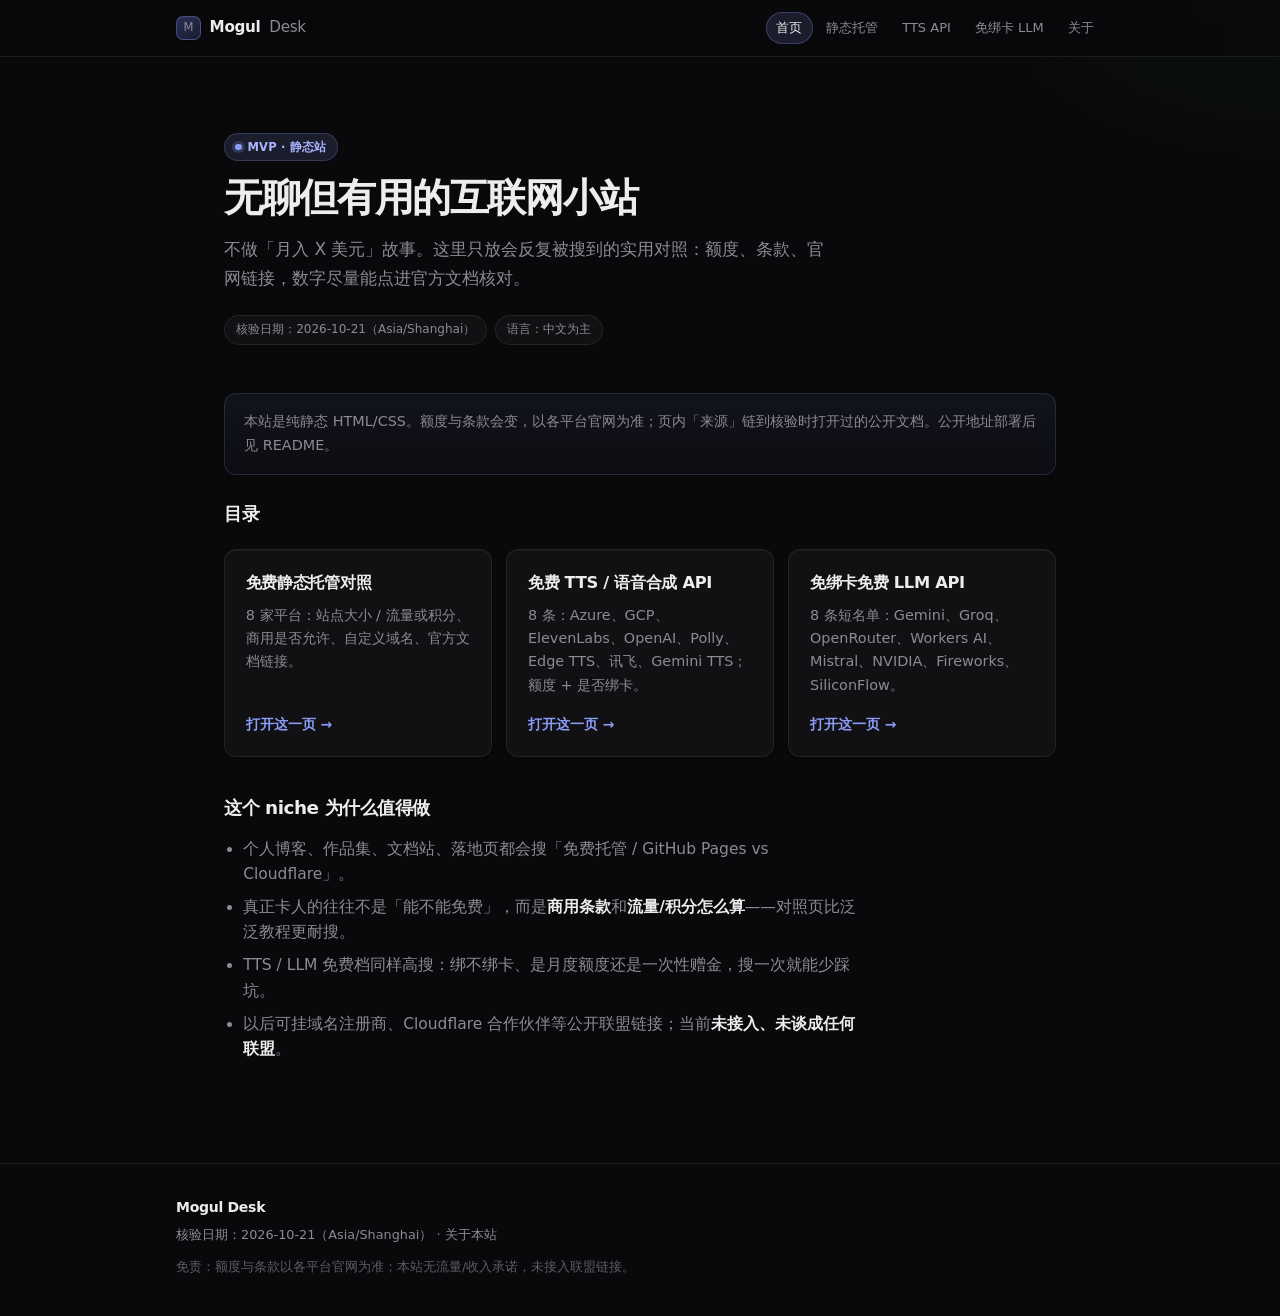
==== index.html @ 21c89bb1 "Polish Mogul Desk into a modern dark docs UI Redesign tokens, typography, nav pills, tables, entry c" ====
<!DOCTYPE html>
<html lang="zh-CN">
<head>
  <meta charset="utf-8" />
  <meta name="viewport" content="width=device-width, initial-scale=1" />
  <title>Mogul Desk · 无聊但有用的互联网小站</title>
  <meta name="description" content="面向个人开发者的实用对照页：免费静态托管、TTS API、免绑卡 LLM API。可核验、可更新。" />
  <meta name="theme-color" content="#09090b" />
  <link rel="icon" href="assets/favicon.svg" type="image/svg+xml" />
  <link rel="stylesheet" href="assets/styles.css" />
  <link rel="canonical" href="https://prettych.github.io/htmlTest/" />
</head>
<body>
  <header class="site">
    <div class="inner">
            <a class="logo" href="index.html"><span class="logo-mark" aria-hidden="true">M</span>Mogul <span>Desk</span></a>
      <nav>
        <a href="index.html" aria-current="page">首页</a>
        <a href="pages/free-static-hosting.html">静态托管</a>
        <a href="pages/free-tts-api.html">TTS API</a>
        <a href="pages/free-llm-api-no-card.html">免绑卡 LLM</a>
        <a href="pages/about.html">关于</a>
      </nav>
    </div>
  </header>

  <main class="wrap">
    <section class="hero">
      <span class="badge">MVP · 静态站</span>
      <h1>无聊但有用的互联网小站</h1>
      <p class="lead">
        不做「月入 X 美元」故事。这里只放会反复被搜到的实用对照：额度、条款、官网链接，数字尽量能点进官方文档核对。
      </p>
      <div class="meta">
        <span>核验日期：2026-10-21（Asia/Shanghai）</span>
        <span>语言：中文为主</span>
      </div>
    </section>

    <div class="note">
      本站是纯静态 HTML/CSS。额度与条款会变，以各平台官网为准；页内「来源」链到核验时打开过的公开文档。公开地址部署后见 README。
    </div>

    <h2>目录</h2>
    <div class="card-grid">
      <article class="card">
        <h3>免费静态托管对照</h3>
        <p>8 家平台：站点大小 / 流量或积分、商用是否允许、自定义域名、官方文档链接。</p>
        <a class="cta" href="pages/free-static-hosting.html">打开这一页</a>
      </article>
      <article class="card">
        <h3>免费 TTS / 语音合成 API</h3>
        <p>8 条：Azure、GCP、ElevenLabs、OpenAI、Polly、Edge TTS、讯飞、Gemini TTS；额度 + 是否绑卡。</p>
        <a class="cta" href="pages/free-tts-api.html">打开这一页</a>
      </article>
      <article class="card">
        <h3>免绑卡免费 LLM API</h3>
        <p>8 条短名单：Gemini、Groq、OpenRouter、Workers AI、Mistral、NVIDIA、Fireworks、SiliconFlow。</p>
        <a class="cta" href="pages/free-llm-api-no-card.html">打开这一页</a>
      </article>
    </div>

    <h2>这个 niche 为什么值得做</h2>
    <ul>
      <li>个人博客、作品集、文档站、落地页都会搜「免费托管 / GitHub Pages vs Cloudflare」。</li>
      <li>真正卡人的往往不是「能不能免费」，而是<strong>商用条款</strong>和<strong>流量/积分怎么算</strong>——对照页比泛泛教程更耐搜。</li>
      <li>TTS / LLM 免费档同样高搜：绑不绑卡、是月度额度还是一次性赠金，搜一次就能少踩坑。</li>
      <li>以后可挂域名注册商、Cloudflare 合作伙伴等公开联盟链接；当前<strong>未接入、未谈成任何联盟</strong>。</li>
    </ul>
  </main>

  <footer class="site">
    <div class="wrap wrap--wide">
      <p class="footer-brand">Mogul Desk</p>
      <p class="footer-meta">核验日期：2026-10-21（Asia/Shanghai） · <a href="pages/about.html">关于本站</a></p>
      <p class="footer-disclaimer">免责：额度与条款以各平台官网为准；本站无流量/收入承诺，未接入联盟链接。</p>
    </div>
  </footer>
</body>
</html>
---- assets/styles.css ----
/* Mogul Desk — dark docs aesthetic (Linear / Vercel–inspired) */

:root {
  --bg: #09090b;
  --bg-glow: #0f1020;
  --surface: #111113;
  --surface-2: #18181b;
  --surface-3: #1c1c1f;
  --text: #ededef;
  --muted: #8b8b93;
  --faint: #5c5c66;
  --accent: #8b9cf7;
  --accent-hover: #a8b4ff;
  --accent-soft: rgba(139, 156, 247, 0.14);
  --accent-ring: rgba(139, 156, 247, 0.45);
  --ok: #34d399;
  --ok-soft: rgba(52, 211, 153, 0.12);
  --warn: #fbbf24;
  --warn-soft: rgba(251, 191, 36, 0.12);
  --bad: #f87171;
  --bad-soft: rgba(248, 113, 113, 0.12);
  --border: rgba(255, 255, 255, 0.08);
  --border-strong: rgba(255, 255, 255, 0.14);
  --shadow-sm: 0 1px 0 rgba(255, 255, 255, 0.04) inset, 0 1px 2px rgba(0, 0, 0, 0.35);
  --shadow-md: 0 0 0 1px var(--border), 0 8px 24px -12px rgba(0, 0, 0, 0.55);
  --radius: 12px;
  --radius-sm: 8px;
  --radius-xs: 6px;
  --header-h: 3.5rem;
  --wrap: 52rem;
  --wrap-wide: 58rem;
  --font: ui-sans-serif, system-ui, -apple-system, "Segoe UI", "PingFang SC",
    "Hiragino Sans GB", "Noto Sans SC", "Microsoft YaHei", sans-serif;
  --mono: ui-monospace, "SF Mono", "Cascadia Code", Menlo, Consolas, monospace;
  --ease: 160ms cubic-bezier(0.2, 0.8, 0.2, 1);
}

*,
*::before,
*::after { box-sizing: border-box; }

html {
  scroll-behavior: smooth;
  color-scheme: dark;
}

body {
  margin: 0;
  min-height: 100vh;
  font-family: var(--font);
  background: var(--bg);
  color: var(--text);
  line-height: 1.65;
  font-size: 15.5px;
  -webkit-font-smoothing: antialiased;
  -moz-osx-font-smoothing: grayscale;
  -webkit-text-size-adjust: 100%;
  text-rendering: optimizeLegibility;
}

/* subtle page wash */
body::before {
  content: "";
  pointer-events: none;
  position: fixed;
  inset: 0;
  z-index: -1;
  background:
    radial-gradient(ellipse 80% 50% at 50% -20%, rgba(139, 156, 247, 0.12), transparent 55%),
    radial-gradient(ellipse 50% 40% at 100% 0%, rgba(52, 211, 153, 0.04), transparent 45%),
    var(--bg);
}

::selection {
  background: rgba(139, 156, 247, 0.35);
  color: #fff;
}

a {
  color: var(--accent);
  text-decoration: none;
  transition: color var(--ease);
}
a:hover { color: var(--accent-hover); }
a:focus-visible {
  outline: 2px solid var(--accent-ring);
  outline-offset: 3px;
  border-radius: 3px;
}

img { max-width: 100%; height: auto; }

.wrap {
  width: min(var(--wrap), calc(100% - 2.5rem));
  margin: 0 auto;
  padding: 2rem 0 4rem;
}

.wrap--wide {
  width: min(var(--wrap-wide), calc(100% - 2.5rem));
}

/* ——— Header ——— */
header.site {
  position: sticky;
  top: 0;
  z-index: 40;
  border-bottom: 1px solid var(--border);
  background: rgba(9, 9, 11, 0.72);
  backdrop-filter: saturate(140%) blur(14px);
  -webkit-backdrop-filter: saturate(140%) blur(14px);
}
header.site .inner {
  width: min(var(--wrap-wide), calc(100% - 2.5rem));
  margin: 0 auto;
  min-height: var(--header-h);
  display: flex;
  align-items: center;
  justify-content: space-between;
  gap: 1rem;
  padding: 0.65rem 0;
  flex-wrap: wrap;
}

.logo {
  display: inline-flex;
  align-items: center;
  gap: 0.55rem;
  font-weight: 650;
  font-size: 0.95rem;
  letter-spacing: -0.02em;
  color: var(--text);
  text-decoration: none;
}
.logo:hover { color: var(--text); }
.logo-mark {
  display: inline-grid;
  place-items: center;
  width: 1.55rem;
  height: 1.55rem;
  border-radius: 7px;
  background: linear-gradient(145deg, #2a2f55 0%, #1a1b2e 100%);
  border: 1px solid rgba(139, 156, 247, 0.35);
  color: var(--accent);
  font-size: 0.72rem;
  font-weight: 700;
  letter-spacing: 0;
  box-shadow: var(--shadow-sm);
}
.logo span { color: var(--muted); font-weight: 500; }

nav {
  display: flex;
  flex-wrap: wrap;
  align-items: center;
  gap: 0.2rem;
}
nav a {
  color: var(--muted);
  font-size: 0.8125rem;
  font-weight: 500;
  padding: 0.35rem 0.65rem;
  border-radius: 999px;
  text-decoration: none;
  transition: color var(--ease), background var(--ease);
}
nav a:hover {
  color: var(--text);
  background: rgba(255, 255, 255, 0.04);
  text-decoration: none;
}
nav a[aria-current="page"] {
  color: var(--text);
  background: var(--accent-soft);
  box-shadow: inset 0 0 0 1px rgba(139, 156, 247, 0.28);
}

/* ——— Hero ——— */
.hero {
  position: relative;
  padding: 2.75rem 0 1.5rem;
}
.hero h1 {
  font-size: clamp(1.75rem, 4.2vw, 2.45rem);
  font-weight: 650;
  letter-spacing: -0.035em;
  line-height: 1.18;
  margin: 0 0 0.9rem;
  max-width: 14em;
}
.hero--page h1 { max-width: 22ch; }
.hero p.lead {
  color: var(--muted);
  font-size: 1.0625rem;
  line-height: 1.7;
  margin: 0 0 1.35rem;
  max-width: 38rem;
}
.hero p.lead strong { color: var(--text); font-weight: 600; }

.meta {
  display: flex;
  flex-wrap: wrap;
  gap: 0.45rem;
}
.meta span,
.chip {
  display: inline-flex;
  align-items: center;
  gap: 0.35rem;
  padding: 0.28rem 0.7rem;
  border-radius: 999px;
  font-size: 0.75rem;
  font-weight: 500;
  color: var(--muted);
  background: var(--surface);
  border: 1px solid var(--border);
}

.badge {
  display: inline-flex;
  align-items: center;
  gap: 0.35rem;
  padding: 0.22rem 0.65rem;
  border-radius: 999px;
  background: var(--accent-soft);
  color: var(--accent-hover);
  font-size: 0.72rem;
  font-weight: 600;
  letter-spacing: 0.02em;
  margin-bottom: 0.85rem;
  border: 1px solid rgba(139, 156, 247, 0.22);
}
.badge::before {
  content: "";
  width: 0.4rem;
  height: 0.4rem;
  border-radius: 50%;
  background: var(--accent);
  box-shadow: 0 0 0 3px rgba(139, 156, 247, 0.2);
}

/* ——— Cards ——— */
.card-grid {
  display: grid;
  grid-template-columns: repeat(auto-fit, minmax(16.5rem, 1fr));
  gap: 0.9rem;
  margin: 1.25rem 0 2rem;
}
.card {
  position: relative;
  display: flex;
  flex-direction: column;
  background: var(--surface);
  border: 1px solid var(--border);
  border-radius: var(--radius);
  padding: 1.25rem 1.3rem 1.2rem;
  box-shadow: var(--shadow-sm);
  transition: border-color var(--ease), transform var(--ease), box-shadow var(--ease), background var(--ease);
}
.card:hover {
  border-color: var(--border-strong);
  background: var(--surface-2);
  transform: translateY(-1px);
  box-shadow: var(--shadow-md);
}
.card h2,
.card h3 {
  margin: 0 0 0.45rem;
  font-size: 1.02rem;
  font-weight: 600;
  letter-spacing: -0.02em;
  color: var(--text);
}
.card p {
  margin: 0;
  color: var(--muted);
  font-size: 0.9rem;
  line-height: 1.6;
  flex: 1;
}
.card a.cta {
  display: inline-flex;
  align-items: center;
  gap: 0.3rem;
  margin-top: 1.05rem;
  font-weight: 600;
  font-size: 0.875rem;
  text-decoration: none;
}
.card a.cta::after {
  content: "→";
  transition: transform var(--ease);
}
.card:hover a.cta::after { transform: translateX(3px); }

/* ——— Note callout ——— */
.note {
  position: relative;
  background: linear-gradient(180deg, rgba(139, 156, 247, 0.07), rgba(139, 156, 247, 0.03));
  border: 1px solid rgba(139, 156, 247, 0.18);
  border-radius: var(--radius);
  padding: 1rem 1.15rem 1rem 1.2rem;
  color: var(--muted);
  font-size: 0.9rem;
  line-height: 1.65;
  margin: 1.5rem 0;
}
.note strong { color: var(--text); font-weight: 600; }
.note ul {
  margin: 0.55rem 0 0;
  padding-left: 1.15rem;
}
.note li + li { margin-top: 0.25rem; }

/* ——— Typography blocks ——— */
h2 {
  font-size: 1.15rem;
  font-weight: 600;
  letter-spacing: -0.025em;
  margin: 2.25rem 0 0.85rem;
  scroll-margin-top: calc(var(--header-h) + 1rem);
  color: var(--text);
}
h2:first-of-type { margin-top: 1.5rem; }

main.wrap > ul,
main.wrap > ol {
  color: var(--muted);
  padding-left: 1.2rem;
  margin: 0.5rem 0 1.25rem;
  max-width: 40rem;
}
main.wrap > ul li + li,
main.wrap > ol li + li { margin-top: 0.45rem; }
main.wrap > ul strong,
main.wrap > ol strong { color: var(--text); }

.prose {
  max-width: 40rem;
  color: var(--muted);
}
.prose strong { color: var(--text); }

/* ——— Tables ——— */
.table-scroll {
  width: 100%;
  overflow-x: auto;
  -webkit-overflow-scrolling: touch;
  margin: 0.85rem 0 1.75rem;
  border-radius: var(--radius);
  border: 1px solid var(--border);
  background: var(--surface);
  box-shadow: var(--shadow-sm);
  /* fade hint on overflow edges */
  background-image:
    linear-gradient(to right, var(--surface), var(--surface)),
    linear-gradient(to right, var(--surface), var(--surface)),
    linear-gradient(to right, rgba(0, 0, 0, 0.35), transparent),
    linear-gradient(to left, rgba(0, 0, 0, 0.35), transparent);
  background-position: left center, right center, left center, right center;
  background-repeat: no-repeat;
  background-size: 2rem 100%, 2rem 100%, 1rem 100%, 1rem 100%;
  background-attachment: local, local, scroll, scroll;
}
.table-scroll:focus { outline: none; }
.table-scroll:focus-visible {
  outline: 2px solid var(--accent-ring);
  outline-offset: 2px;
}

table.compare {
  width: 100%;
  min-width: 36rem;
  border-collapse: separate;
  border-spacing: 0;
  font-size: 0.875rem;
  background: transparent;
}
table.compare th,
table.compare td {
  text-align: left;
  padding: 0.8rem 1rem;
  border-bottom: 1px solid var(--border);
  vertical-align: top;
}
table.compare th {
  position: sticky;
  top: 0;
  z-index: 2;
  background: var(--surface-2);
  color: var(--faint);
  font-weight: 600;
  font-size: 0.72rem;
  text-transform: uppercase;
  letter-spacing: 0.06em;
  white-space: nowrap;
  border-bottom: 1px solid var(--border-strong);
}
table.compare tbody tr:nth-child(even) td {
  background: rgba(255, 255, 255, 0.015);
}
table.compare tbody tr:hover td {
  background: rgba(139, 156, 247, 0.06);
}
table.compare tr:last-child td { border-bottom: none; }
table.compare td:first-child {
  font-weight: 550;
  color: var(--text);
  white-space: nowrap;
}
table.compare td:first-child a {
  color: var(--text);
  text-decoration: none;
  border-bottom: 1px solid transparent;
  transition: border-color var(--ease), color var(--ease);
}
table.compare td:first-child a:hover {
  color: var(--accent-hover);
  border-bottom-color: rgba(168, 180, 255, 0.45);
}

/* status pills */
.pill {
  display: inline-flex;
  align-items: flex-start;
  max-width: 18rem;
  padding: 0.22rem 0.55rem;
  border-radius: 999px;
  font-size: 0.75rem;
  font-weight: 550;
  line-height: 1.45;
  white-space: normal;
  border: 1px solid transparent;
}
.pill-ok {
  color: var(--ok);
  background: var(--ok-soft);
  border-color: rgba(52, 211, 153, 0.22);
}
.pill-warn {
  color: var(--warn);
  background: var(--warn-soft);
  border-color: rgba(251, 191, 36, 0.22);
}
.pill-bad {
  color: var(--bad);
  background: var(--bad-soft);
  border-color: rgba(248, 113, 113, 0.22);
}

/* fallback if a cell still has tag-* without inner pill */
td.tag-ok { color: var(--ok); }
td.tag-warn { color: var(--warn); }
td.tag-bad { color: var(--bad); }

/* ——— Entry cards ——— */
.entry {
  background: var(--surface);
  border: 1px solid var(--border);
  border-radius: var(--radius);
  padding: 1.35rem 1.4rem 1.25rem;
  margin: 1rem 0;
  box-shadow: var(--shadow-sm);
  transition: border-color var(--ease);
  scroll-margin-top: calc(var(--header-h) + 1rem);
}
.entry:hover { border-color: var(--border-strong); }
.entry:target {
  border-color: rgba(139, 156, 247, 0.45);
  box-shadow: 0 0 0 1px rgba(139, 156, 247, 0.25), var(--shadow-md);
}
.entry h3 {
  margin: 0 0 0.4rem;
  font-size: 1.08rem;
  font-weight: 600;
  letter-spacing: -0.02em;
}
.entry .one-liner {
  color: var(--muted);
  margin: 0 0 1rem;
  font-size: 0.925rem;
  line-height: 1.6;
}
.entry dl {
  display: grid;
  grid-template-columns: 6.5rem minmax(0, 1fr);
  gap: 0.55rem 1rem;
  margin: 0;
  font-size: 0.9rem;
  padding-top: 0.15rem;
  border-top: 1px solid var(--border);
}
.entry dt {
  color: var(--faint);
  font-size: 0.78rem;
  font-weight: 600;
  text-transform: uppercase;
  letter-spacing: 0.04em;
  padding-top: 0.15rem;
}
.entry dd {
  margin: 0;
  color: var(--muted);
}
.entry dd strong { color: var(--text); font-weight: 600; }
.entry .sources {
  margin-top: 1rem;
  padding-top: 0.85rem;
  border-top: 1px solid var(--border);
  font-size: 0.8rem;
  color: var(--faint);
  display: flex;
  flex-wrap: wrap;
  align-items: center;
  gap: 0.35rem 0.65rem;
}
.entry .sources a {
  display: inline-flex;
  align-items: center;
  padding: 0.2rem 0.55rem;
  border-radius: 999px;
  background: rgba(255, 255, 255, 0.03);
  border: 1px solid var(--border);
  color: var(--accent);
  font-weight: 500;
  transition: background var(--ease), border-color var(--ease), color var(--ease);
}
.entry .sources a:hover {
  background: var(--accent-soft);
  border-color: rgba(139, 156, 247, 0.3);
  color: var(--accent-hover);
  text-decoration: none;
}

/* ——— Pager ——— */
.pager {
  display: flex;
  flex-wrap: wrap;
  align-items: center;
  gap: 0.65rem 0.35rem;
  margin: 2.25rem 0 0.5rem;
  padding: 1rem 0 0;
  border-top: 1px solid var(--border);
  font-size: 0.875rem;
  color: var(--faint);
}
.pager a {
  display: inline-flex;
  align-items: center;
  padding: 0.4rem 0.75rem;
  border-radius: 999px;
  border: 1px solid var(--border);
  background: var(--surface);
  color: var(--muted);
  font-weight: 500;
  transition: color var(--ease), border-color var(--ease), background var(--ease);
}
.pager a:hover {
  color: var(--text);
  border-color: var(--border-strong);
  background: var(--surface-2);
  text-decoration: none;
}

/* ——— Footer ——— */
footer.site {
  border-top: 1px solid var(--border);
  color: var(--faint);
  font-size: 0.8rem;
  padding: 2rem 0 2.5rem;
  margin-top: 1rem;
}
footer.site .wrap {
  padding-top: 0;
  padding-bottom: 0;
  display: grid;
  gap: 0.35rem;
}
footer.site .footer-brand {
  color: var(--text);
  font-weight: 600;
  font-size: 0.875rem;
  letter-spacing: -0.02em;
  margin: 0;
}
footer.site .footer-meta { margin: 0; color: var(--muted); }
footer.site .footer-disclaimer { margin: 0.35rem 0 0; color: var(--faint); max-width: 40rem; line-height: 1.55; }
footer.site a { color: var(--muted); }
footer.site a:hover { color: var(--accent-hover); }

code, .mono {
  font-family: var(--mono);
  font-size: 0.86em;
  background: rgba(255, 255, 255, 0.05);
  border: 1px solid var(--border);
  padding: 0.1em 0.38em;
  border-radius: 5px;
  color: #d4d4dc;
}

/* ——— Mobile ——— */
@media (max-width: 720px) {
  .wrap,
  header.site .inner,
  .wrap--wide {
    width: calc(100% - 1.5rem);
  }
  .wrap { padding: 1.35rem 0 3rem; }
  .hero { padding: 1.75rem 0 1rem; }
  .hero h1 { max-width: none; }
  nav {
    width: 100%;
    gap: 0.15rem;
  }
  nav a {
    font-size: 0.75rem;
    padding: 0.3rem 0.5rem;
  }
  .entry {
    padding: 1.1rem 1.05rem;
  }
  .entry dl {
    grid-template-columns: 1fr;
    gap: 0.2rem;
  }
  .entry dt {
    margin-top: 0.55rem;
  }
  .entry dt:first-of-type { margin-top: 0.15rem; }
  table.compare { min-width: 32rem; font-size: 0.8125rem; }
  table.compare th,
  table.compare td { padding: 0.7rem 0.75rem; }
  .card-grid { gap: 0.75rem; }
}

@media (max-width: 420px) {
  header.site .inner { gap: 0.5rem; }
  .logo { font-size: 0.9rem; }
}

/* ——— Print ——— */
@media print {
  :root {
    --bg: #fff;
    --surface: #fff;
    --surface-2: #f4f4f5;
    --text: #111;
    --muted: #444;
    --faint: #666;
    --accent: #3730a3;
    --accent-hover: #312e81;
    --border: #ddd;
    --border-strong: #ccc;
    --ok: #047857;
    --warn: #a16207;
    --bad: #b91c1c;
  }
  body { background: #fff; color: #111; font-size: 11pt; }
  body::before { display: none; }
  header.site {
    position: static;
    background: #fff;
    backdrop-filter: none;
    border-bottom: 1px solid #ccc;
  }
  .card, .entry, .note, .table-scroll {
    break-inside: avoid;
    box-shadow: none;
  }
  a { color: #3730a3; text-decoration: underline; }
  nav a[aria-current="page"] {
    background: transparent;
    box-shadow: none;
    text-decoration: underline;
  }
  .badge { border: 1px solid #3730a3; }
  .pager a { border-color: #ccc; }
}
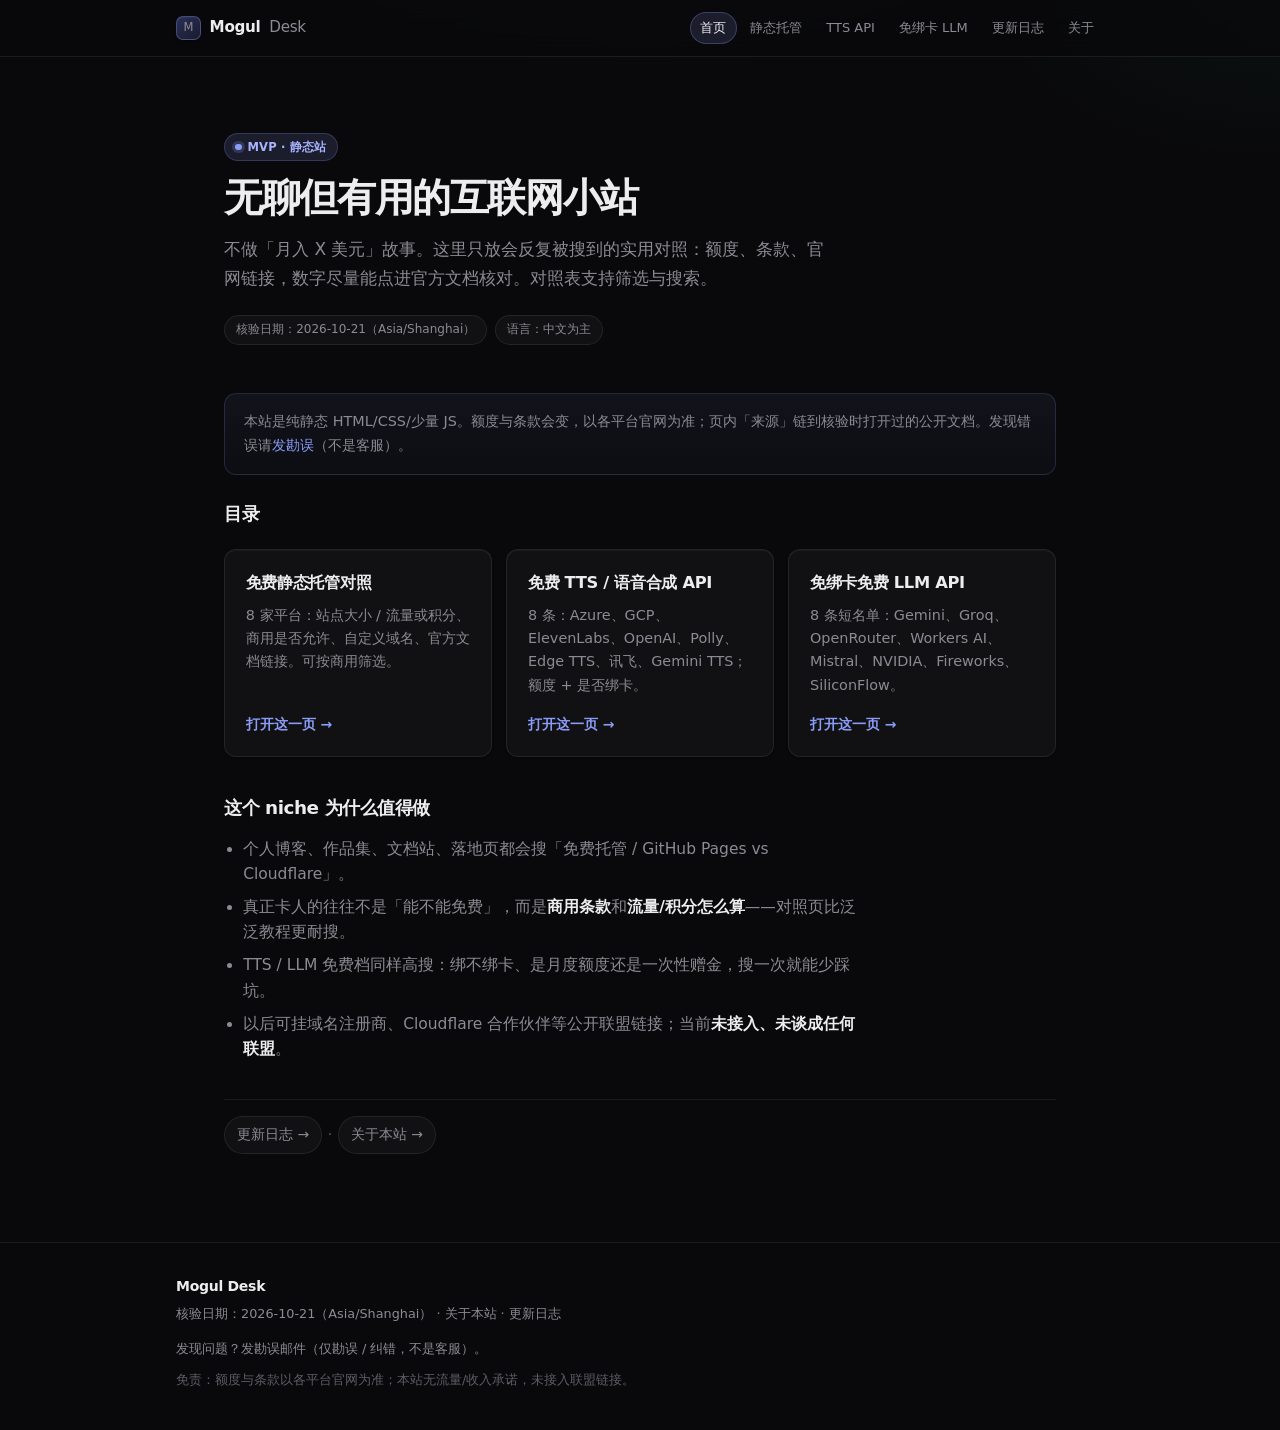
==== commit 0256b815: "feat: enrich Mogul Desk with filters, verified stamps, changelog, SEO - Shared compare-filter.js: st" ====
--- a/index.html
+++ b/index.html
@@ -4,32 +4,54 @@
   <meta charset="utf-8" />
   <meta name="viewport" content="width=device-width, initial-scale=1" />
   <title>Mogul Desk · 无聊但有用的互联网小站</title>
-  <meta name="description" content="面向个人开发者的实用对照页：免费静态托管、TTS API、免绑卡 LLM API。可核验、可更新。" />
+  <meta name="description" content="面向个人开发者的实用对照页：免费静态托管、TTS API、免绑卡 LLM API。可核验、可更新、可筛选。" />
   <meta name="theme-color" content="#09090b" />
   <link rel="icon" href="assets/favicon.svg" type="image/svg+xml" />
+  <meta property="og:title" content="Mogul Desk · 无聊但有用的互联网小站" />
+  <meta property="og:description" content="面向个人开发者的实用对照页：免费静态托管、TTS API、免绑卡 LLM API。可核验、可筛选。" />
+  <meta property="og:type" content="website" />
+  <meta property="og:url" content="https://prettych.github.io/htmlTest/" />
+  <meta property="og:locale" content="zh_CN" />
+  <meta property="og:site_name" content="Mogul Desk" />
+  <meta name="twitter:card" content="summary" />
+  <meta name="twitter:title" content="Mogul Desk · 无聊但有用的互联网小站" />
+  <meta name="twitter:description" content="面向个人开发者的实用对照页：免费静态托管、TTS API、免绑卡 LLM API。可核验、可筛选。" />
   <link rel="stylesheet" href="assets/styles.css" />
   <link rel="canonical" href="https://prettych.github.io/htmlTest/" />
+  <script type="application/ld+json">
+{
+  "@context": "https://schema.org",
+  "@type": "WebSite",
+  "name": "Mogul Desk",
+  "url": "https://prettych.github.io/htmlTest/",
+  "description": "面向个人开发者的实用对照页：免费静态托管、TTS API、免绑卡 LLM API。",
+  "inLanguage": "zh-CN",
+  "dateModified": "2026-10-21"
+}
+  </script>
 </head>
 <body>
+<a class="skip-link" href="#main">跳到正文</a>
   <header class="site">
     <div class="inner">
-            <a class="logo" href="index.html"><span class="logo-mark" aria-hidden="true">M</span>Mogul <span>Desk</span></a>
-      <nav>
+      <a class="logo" href="index.html"><span class="logo-mark" aria-hidden="true">M</span>Mogul <span>Desk</span></a>
+      <nav aria-label="主导航">
         <a href="index.html" aria-current="page">首页</a>
         <a href="pages/free-static-hosting.html">静态托管</a>
         <a href="pages/free-tts-api.html">TTS API</a>
         <a href="pages/free-llm-api-no-card.html">免绑卡 LLM</a>
+        <a href="pages/changelog.html">更新日志</a>
         <a href="pages/about.html">关于</a>
       </nav>
     </div>
   </header>
 
-  <main class="wrap">
+  <main id="main" class="wrap" tabindex="-1">
     <section class="hero">
       <span class="badge">MVP · 静态站</span>
       <h1>无聊但有用的互联网小站</h1>
       <p class="lead">
-        不做「月入 X 美元」故事。这里只放会反复被搜到的实用对照：额度、条款、官网链接，数字尽量能点进官方文档核对。
+        不做「月入 X 美元」故事。这里只放会反复被搜到的实用对照：额度、条款、官网链接，数字尽量能点进官方文档核对。对照表支持筛选与搜索。
       </p>
       <div class="meta">
         <span>核验日期：2026-10-21（Asia/Shanghai）</span>
@@ -38,14 +60,14 @@
     </section>
 
     <div class="note">
-      本站是纯静态 HTML/CSS。额度与条款会变，以各平台官网为准；页内「来源」链到核验时打开过的公开文档。公开地址部署后见 README。
+      本站是纯静态 HTML/CSS/少量 JS。额度与条款会变，以各平台官网为准；页内「来源」链到核验时打开过的公开文档。发现错误请<a href="mailto:chengxixi@mail.grokbot.com?subject=Mogul%20Desk%20%E5%8B%98%E8%AF%AF&body=%E9%A1%B5%E9%9D%A2%EF%BC%9A%0A%E9%97%AE%E9%A2%98%EF%BC%9A%0A%E5%BB%BA%E8%AE%AE%EF%BC%9A">发勘误</a>（不是客服）。
     </div>
 
     <h2>目录</h2>
     <div class="card-grid">
       <article class="card">
         <h3>免费静态托管对照</h3>
-        <p>8 家平台：站点大小 / 流量或积分、商用是否允许、自定义域名、官方文档链接。</p>
+        <p>8 家平台：站点大小 / 流量或积分、商用是否允许、自定义域名、官方文档链接。可按商用筛选。</p>
         <a class="cta" href="pages/free-static-hosting.html">打开这一页</a>
       </article>
       <article class="card">
@@ -67,12 +89,15 @@
       <li>TTS / LLM 免费档同样高搜：绑不绑卡、是月度额度还是一次性赠金，搜一次就能少踩坑。</li>
       <li>以后可挂域名注册商、Cloudflare 合作伙伴等公开联盟链接；当前<strong>未接入、未谈成任何联盟</strong>。</li>
     </ul>
+
+    <p class="pager"><a href="pages/changelog.html">更新日志 →</a> · <a href="pages/about.html">关于本站 →</a></p>
   </main>
 
   <footer class="site">
     <div class="wrap wrap--wide">
       <p class="footer-brand">Mogul Desk</p>
-      <p class="footer-meta">核验日期：2026-10-21（Asia/Shanghai） · <a href="pages/about.html">关于本站</a></p>
+      <p class="footer-meta">核验日期：2026-10-21（Asia/Shanghai） · <a href="pages/about.html">关于本站</a> · <a href="pages/changelog.html">更新日志</a></p>
+      <p class="footer-errata">发现问题？<a href="mailto:chengxixi@mail.grokbot.com?subject=Mogul%20Desk%20%E5%8B%98%E8%AF%AF&body=%E9%A1%B5%E9%9D%A2%EF%BC%9A%0A%E9%97%AE%E9%A2%98%EF%BC%9A%0A%E5%BB%BA%E8%AE%AE%EF%BC%9A">发勘误邮件</a>（仅勘误 / 纠错，不是客服）。</p>
       <p class="footer-disclaimer">免责：额度与条款以各平台官网为准；本站无流量/收入承诺，未接入联盟链接。</p>
     </div>
   </footer>
--- a/assets/styles.css
+++ b/assets/styles.css
@@ -677,3 +677,255 @@
   .badge { border: 1px solid #3730a3; }
   .pager a { border-color: #ccc; }
 }
+
+/* ——— Skip link ——— */
+.skip-link {
+  position: absolute;
+  left: 0.75rem;
+  top: 0.75rem;
+  z-index: 100;
+  padding: 0.45rem 0.85rem;
+  border-radius: var(--radius-sm);
+  background: var(--accent);
+  color: #0a0a12;
+  font-weight: 600;
+  font-size: 0.8125rem;
+  transform: translateY(-160%);
+  transition: transform var(--ease);
+}
+.skip-link:focus {
+  transform: translateY(0);
+  outline: 2px solid #fff;
+  outline-offset: 2px;
+  color: #0a0a12;
+}
+
+/* ——— Filter bar ——— */
+.filter-bar {
+  display: grid;
+  gap: 0.85rem;
+  margin: 0.75rem 0 1rem;
+  padding: 1rem 1.1rem;
+  background: var(--surface);
+  border: 1px solid var(--border);
+  border-radius: var(--radius);
+  box-shadow: var(--shadow-sm);
+}
+.filter-bar-top {
+  display: flex;
+  flex-wrap: wrap;
+  align-items: center;
+  gap: 0.65rem 1rem;
+  justify-content: space-between;
+}
+.filter-search {
+  display: flex;
+  flex-wrap: wrap;
+  align-items: center;
+  gap: 0.45rem;
+  flex: 1 1 14rem;
+  min-width: 0;
+}
+.filter-search label {
+  font-size: 0.75rem;
+  font-weight: 600;
+  color: var(--faint);
+  text-transform: uppercase;
+  letter-spacing: 0.04em;
+}
+.filter-search input[type="search"] {
+  flex: 1 1 12rem;
+  min-width: 0;
+  appearance: none;
+  -webkit-appearance: none;
+  background: var(--bg);
+  border: 1px solid var(--border);
+  border-radius: var(--radius-sm);
+  color: var(--text);
+  padding: 0.5rem 0.75rem;
+  font: inherit;
+  font-size: 0.875rem;
+  transition: border-color var(--ease), box-shadow var(--ease);
+}
+.filter-search input[type="search"]::placeholder { color: var(--faint); }
+.filter-search input[type="search"]:focus {
+  outline: none;
+  border-color: rgba(139, 156, 247, 0.55);
+  box-shadow: 0 0 0 3px rgba(139, 156, 247, 0.18);
+}
+.filter-meta {
+  display: flex;
+  align-items: center;
+  gap: 0.55rem;
+  font-size: 0.8rem;
+  color: var(--muted);
+}
+.filter-clear {
+  appearance: none;
+  background: transparent;
+  border: 1px solid var(--border);
+  color: var(--muted);
+  border-radius: 999px;
+  padding: 0.28rem 0.7rem;
+  font: inherit;
+  font-size: 0.75rem;
+  font-weight: 500;
+  cursor: pointer;
+  transition: color var(--ease), border-color var(--ease), background var(--ease);
+}
+.filter-clear:hover {
+  color: var(--text);
+  border-color: var(--border-strong);
+  background: rgba(255, 255, 255, 0.04);
+}
+.filter-groups {
+  display: flex;
+  flex-direction: column;
+  gap: 0.65rem;
+}
+.filter-group {
+  display: flex;
+  flex-wrap: wrap;
+  align-items: center;
+  gap: 0.4rem;
+}
+.filter-group-label {
+  font-size: 0.72rem;
+  font-weight: 600;
+  color: var(--faint);
+  text-transform: uppercase;
+  letter-spacing: 0.04em;
+  margin-right: 0.25rem;
+  min-width: 3.5rem;
+}
+.filter-chip {
+  appearance: none;
+  background: rgba(255, 255, 255, 0.03);
+  border: 1px solid var(--border);
+  color: var(--muted);
+  border-radius: 999px;
+  padding: 0.3rem 0.7rem;
+  font: inherit;
+  font-size: 0.78rem;
+  font-weight: 500;
+  cursor: pointer;
+  transition: color var(--ease), border-color var(--ease), background var(--ease);
+}
+.filter-chip:hover {
+  color: var(--text);
+  border-color: var(--border-strong);
+}
+.filter-chip.is-active {
+  color: var(--text);
+  background: var(--accent-soft);
+  border-color: rgba(139, 156, 247, 0.35);
+  box-shadow: inset 0 0 0 1px rgba(139, 156, 247, 0.15);
+}
+.filter-chip:focus-visible {
+  outline: 2px solid var(--accent-ring);
+  outline-offset: 2px;
+}
+.filter-empty {
+  margin: 0;
+  padding: 0.65rem 0.85rem;
+  border-radius: var(--radius-sm);
+  background: var(--warn-soft);
+  border: 1px solid rgba(251, 191, 36, 0.22);
+  color: var(--warn);
+  font-size: 0.875rem;
+}
+.filter-empty[hidden] { display: none !important; }
+
+table.compare tbody tr[hidden],
+article.entry[hidden] {
+  display: none !important;
+}
+
+/* ——— Verified stamp ——— */
+.verified {
+  display: inline-flex;
+  align-items: center;
+  gap: 0.3rem;
+  font-size: 0.72rem;
+  font-weight: 500;
+  color: var(--faint);
+  font-variant-numeric: tabular-nums;
+}
+.entry-head {
+  display: flex;
+  flex-wrap: wrap;
+  align-items: baseline;
+  justify-content: space-between;
+  gap: 0.35rem 1rem;
+  margin-bottom: 0.35rem;
+}
+.entry-head h3 { margin: 0; }
+.table-verified {
+  display: block;
+  margin-top: 0.35rem;
+  font-size: 0.68rem;
+  color: var(--faint);
+  font-weight: 500;
+}
+
+/* ——— Changelog ——— */
+.changelog {
+  list-style: none;
+  margin: 0;
+  padding: 0;
+  max-width: 42rem;
+}
+.changelog li {
+  position: relative;
+  padding: 1.1rem 0 1.1rem 1.15rem;
+  border-left: 2px solid var(--border);
+}
+.changelog li + li { margin-top: 0; }
+.changelog li::before {
+  content: "";
+  position: absolute;
+  left: -0.35rem;
+  top: 1.35rem;
+  width: 0.55rem;
+  height: 0.55rem;
+  border-radius: 50%;
+  background: var(--accent);
+  box-shadow: 0 0 0 3px rgba(139, 156, 247, 0.2);
+}
+.changelog time {
+  display: block;
+  font-size: 0.75rem;
+  font-weight: 600;
+  color: var(--accent-hover);
+  letter-spacing: 0.02em;
+  margin-bottom: 0.35rem;
+  font-variant-numeric: tabular-nums;
+}
+.changelog h3 {
+  margin: 0 0 0.35rem;
+  font-size: 1rem;
+  font-weight: 600;
+  letter-spacing: -0.02em;
+}
+.changelog p {
+  margin: 0;
+  color: var(--muted);
+  font-size: 0.9rem;
+}
+.changelog ul {
+  margin: 0.45rem 0 0;
+  padding-left: 1.15rem;
+  color: var(--muted);
+  font-size: 0.875rem;
+}
+.changelog li li { border: none; padding: 0; }
+.changelog li li::before { display: none; }
+.changelog li li + li { margin-top: 0.25rem; }
+
+/* ——— Errata note ——— */
+.footer-errata {
+  margin: 0.5rem 0 0;
+  color: var(--muted);
+  font-size: 0.8rem;
+}
+.footer-errata a { color: var(--accent); }
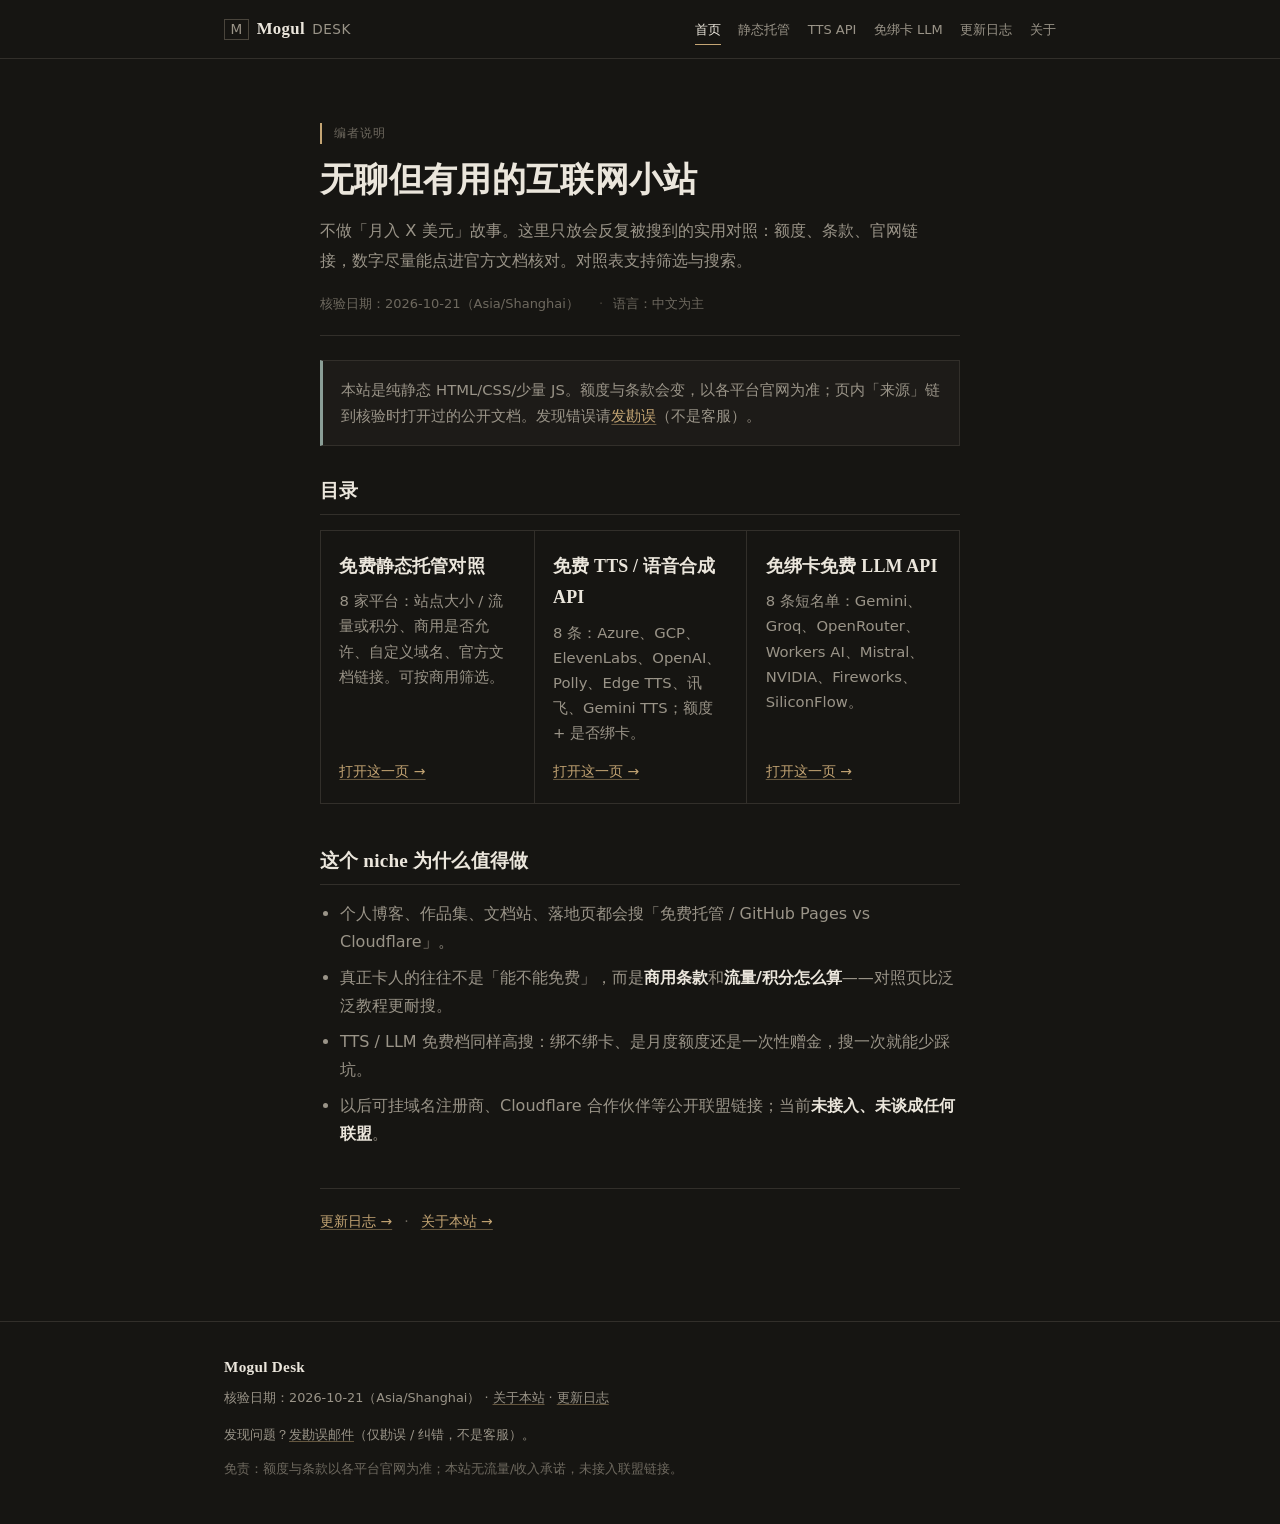
==== commit 9fb6302c: "style: de-AI editorial ink desk redesign Replace glass/purple SaaS chrome with warm-ink magazine lay" ====
--- a/index.html
+++ b/index.html
@@ -5,7 +5,7 @@
   <meta name="viewport" content="width=device-width, initial-scale=1" />
   <title>Mogul Desk · 无聊但有用的互联网小站</title>
   <meta name="description" content="面向个人开发者的实用对照页：免费静态托管、TTS API、免绑卡 LLM API。可核验、可更新、可筛选。" />
-  <meta name="theme-color" content="#09090b" />
+  <meta name="theme-color" content="#161512" />
   <link rel="icon" href="assets/favicon.svg" type="image/svg+xml" />
   <meta property="og:title" content="Mogul Desk · 无聊但有用的互联网小站" />
   <meta property="og:description" content="面向个人开发者的实用对照页：免费静态托管、TTS API、免绑卡 LLM API。可核验、可筛选。" />
@@ -48,7 +48,7 @@
 
   <main id="main" class="wrap" tabindex="-1">
     <section class="hero">
-      <span class="badge">MVP · 静态站</span>
+      <span class="badge">编者说明</span>
       <h1>无聊但有用的互联网小站</h1>
       <p class="lead">
         不做「月入 X 美元」故事。这里只放会反复被搜到的实用对照：额度、条款、官网链接，数字尽量能点进官方文档核对。对照表支持筛选与搜索。
--- a/assets/styles.css
+++ b/assets/styles.css
@@ -1,38 +1,28 @@
-/* Mogul Desk — dark docs aesthetic (Linear / Vercel–inspired) */
+/* Mogul Desk — editorial / ink desk (human-edited magazine, not SaaS landing) */
 
 :root {
-  --bg: #09090b;
-  --bg-glow: #0f1020;
-  --surface: #111113;
-  --surface-2: #18181b;
-  --surface-3: #1c1c1f;
-  --text: #ededef;
-  --muted: #8b8b93;
-  --faint: #5c5c66;
-  --accent: #8b9cf7;
-  --accent-hover: #a8b4ff;
-  --accent-soft: rgba(139, 156, 247, 0.14);
-  --accent-ring: rgba(139, 156, 247, 0.45);
-  --ok: #34d399;
-  --ok-soft: rgba(52, 211, 153, 0.12);
-  --warn: #fbbf24;
-  --warn-soft: rgba(251, 191, 36, 0.12);
-  --bad: #f87171;
-  --bad-soft: rgba(248, 113, 113, 0.12);
-  --border: rgba(255, 255, 255, 0.08);
-  --border-strong: rgba(255, 255, 255, 0.14);
-  --shadow-sm: 0 1px 0 rgba(255, 255, 255, 0.04) inset, 0 1px 2px rgba(0, 0, 0, 0.35);
-  --shadow-md: 0 0 0 1px var(--border), 0 8px 24px -12px rgba(0, 0, 0, 0.55);
-  --radius: 12px;
-  --radius-sm: 8px;
-  --radius-xs: 6px;
-  --header-h: 3.5rem;
-  --wrap: 52rem;
-  --wrap-wide: 58rem;
-  --font: ui-sans-serif, system-ui, -apple-system, "Segoe UI", "PingFang SC",
-    "Hiragino Sans GB", "Noto Sans SC", "Microsoft YaHei", sans-serif;
+  --bg: #161512;
+  --surface: #1d1b18;
+  --surface-2: #24221e;
+  --text: #ebe6dc;
+  --muted: #9a9488;
+  --faint: #6e695f;
+  --accent: #c4a574;          /* warm brass — links, not neon */
+  --accent-hover: #d4b888;
+  --ink: #8a9e96;             /* muted ink teal for secondary marks */
+  --ok: #8faf8a;
+  --warn: #c9a66b;
+  --bad: #c4847a;
+  --border: #322f2a;
+  --border-strong: #4a453c;
+  --header-h: 3.25rem;
+  --wrap: 40rem;
+  --wrap-wide: 52rem;
+  --serif: "Songti SC", "Songti TC", "Noto Serif SC", "Source Han Serif SC",
+    "STSong", "SimSun", "Georgia", "Times New Roman", serif;
+  --sans: system-ui, -apple-system, "Segoe UI", "PingFang SC", "Hiragino Sans GB",
+    "Noto Sans SC", "Microsoft YaHei", sans-serif;
   --mono: ui-monospace, "SF Mono", "Cascadia Code", Menlo, Consolas, monospace;
-  --ease: 160ms cubic-bezier(0.2, 0.8, 0.2, 1);
 }
 
 *,
@@ -40,52 +30,42 @@
 *::after { box-sizing: border-box; }
 
 html {
-  scroll-behavior: smooth;
   color-scheme: dark;
 }
 
 body {
   margin: 0;
   min-height: 100vh;
-  font-family: var(--font);
+  font-family: var(--sans);
   background: var(--bg);
   color: var(--text);
-  line-height: 1.65;
-  font-size: 15.5px;
+  line-height: 1.75;
+  font-size: 16px;
   -webkit-font-smoothing: antialiased;
   -moz-osx-font-smoothing: grayscale;
   -webkit-text-size-adjust: 100%;
   text-rendering: optimizeLegibility;
 }
 
-/* subtle page wash */
-body::before {
-  content: "";
-  pointer-events: none;
-  position: fixed;
-  inset: 0;
-  z-index: -1;
-  background:
-    radial-gradient(ellipse 80% 50% at 50% -20%, rgba(139, 156, 247, 0.12), transparent 55%),
-    radial-gradient(ellipse 50% 40% at 100% 0%, rgba(52, 211, 153, 0.04), transparent 45%),
-    var(--bg);
-}
-
 ::selection {
-  background: rgba(139, 156, 247, 0.35);
+  background: rgba(196, 165, 116, 0.35);
   color: #fff;
 }
 
 a {
   color: var(--accent);
-  text-decoration: none;
-  transition: color var(--ease);
-}
-a:hover { color: var(--accent-hover); }
+  text-decoration: underline;
+  text-decoration-thickness: 1px;
+  text-underline-offset: 0.18em;
+  text-decoration-color: rgba(196, 165, 116, 0.45);
+}
+a:hover {
+  color: var(--accent-hover);
+  text-decoration-color: var(--accent-hover);
+}
 a:focus-visible {
-  outline: 2px solid var(--accent-ring);
+  outline: 1px solid var(--accent);
   outline-offset: 3px;
-  border-radius: 3px;
 }
 
 img { max-width: 100%; height: auto; }
@@ -100,100 +80,116 @@
   width: min(var(--wrap-wide), calc(100% - 2.5rem));
 }
 
-/* ——— Header ——— */
+/* ——— Header: solid bar, no glass ——— */
 header.site {
   position: sticky;
   top: 0;
   z-index: 40;
   border-bottom: 1px solid var(--border);
-  background: rgba(9, 9, 11, 0.72);
-  backdrop-filter: saturate(140%) blur(14px);
-  -webkit-backdrop-filter: saturate(140%) blur(14px);
-}
+  background: var(--bg);
+}
+
 header.site .inner {
   width: min(var(--wrap-wide), calc(100% - 2.5rem));
   margin: 0 auto;
   min-height: var(--header-h);
   display: flex;
-  align-items: center;
+  align-items: baseline;
   justify-content: space-between;
-  gap: 1rem;
-  padding: 0.65rem 0;
+  gap: 1.25rem;
+  padding: 0.85rem 0;
   flex-wrap: wrap;
 }
 
 .logo {
   display: inline-flex;
-  align-items: center;
-  gap: 0.55rem;
-  font-weight: 650;
-  font-size: 0.95rem;
-  letter-spacing: -0.02em;
+  align-items: baseline;
+  gap: 0.45rem;
+  font-family: var(--serif);
+  font-weight: 600;
+  font-size: 1.05rem;
+  letter-spacing: 0.02em;
   color: var(--text);
   text-decoration: none;
 }
-.logo:hover { color: var(--text); }
+.logo:hover {
+  color: var(--text);
+  text-decoration: none;
+}
 .logo-mark {
-  display: inline-grid;
-  place-items: center;
-  width: 1.55rem;
-  height: 1.55rem;
-  border-radius: 7px;
-  background: linear-gradient(145deg, #2a2f55 0%, #1a1b2e 100%);
-  border: 1px solid rgba(139, 156, 247, 0.35);
+  display: inline-block;
+  font-family: var(--serif);
+  font-size: 0.85rem;
+  font-weight: 700;
   color: var(--accent);
-  font-size: 0.72rem;
-  font-weight: 700;
-  letter-spacing: 0;
-  box-shadow: var(--shadow-sm);
-}
-.logo span { color: var(--muted); font-weight: 500; }
-
+  border: 1px solid var(--border-strong);
+  padding: 0.05rem 0.35rem;
+  line-height: 1.3;
+  background: transparent;
+  border-radius: 0;
+  box-shadow: none;
+}
+.logo span {
+  color: var(--muted);
+  font-weight: 500;
+  font-family: var(--sans);
+  font-size: 0.85rem;
+  letter-spacing: 0.04em;
+  text-transform: uppercase;
+}
+
+/* plain text nav — underline current */
 nav {
   display: flex;
   flex-wrap: wrap;
   align-items: center;
-  gap: 0.2rem;
+  gap: 0.15rem 1.1rem;
 }
 nav a {
   color: var(--muted);
   font-size: 0.8125rem;
+  font-weight: 400;
+  padding: 0.15rem 0;
+  text-decoration: none;
+  border-bottom: 1px solid transparent;
+  border-radius: 0;
+  background: none;
+}
+nav a:hover {
+  color: var(--text);
+  background: none;
+  text-decoration: none;
+  border-bottom-color: var(--border-strong);
+}
+nav a[aria-current="page"] {
+  color: var(--text);
+  background: none;
+  box-shadow: none;
+  border-bottom-color: var(--accent);
   font-weight: 500;
-  padding: 0.35rem 0.65rem;
-  border-radius: 999px;
-  text-decoration: none;
-  transition: color var(--ease), background var(--ease);
-}
-nav a:hover {
-  color: var(--text);
-  background: rgba(255, 255, 255, 0.04);
-  text-decoration: none;
-}
-nav a[aria-current="page"] {
-  color: var(--text);
-  background: var(--accent-soft);
-  box-shadow: inset 0 0 0 1px rgba(139, 156, 247, 0.28);
 }
 
 /* ——— Hero ——— */
 .hero {
-  position: relative;
-  padding: 2.75rem 0 1.5rem;
+  padding: 2rem 0 1.25rem;
+  border-bottom: 1px solid var(--border);
+  margin-bottom: 0.5rem;
 }
 .hero h1 {
-  font-size: clamp(1.75rem, 4.2vw, 2.45rem);
-  font-weight: 650;
-  letter-spacing: -0.035em;
-  line-height: 1.18;
-  margin: 0 0 0.9rem;
-  max-width: 14em;
+  font-family: var(--serif);
+  font-size: clamp(1.65rem, 4vw, 2.15rem);
+  font-weight: 600;
+  letter-spacing: 0.01em;
+  line-height: 1.35;
+  margin: 0 0 0.85rem;
+  max-width: 18em;
 }
 .hero--page h1 { max-width: 22ch; }
 .hero p.lead {
   color: var(--muted);
-  font-size: 1.0625rem;
-  line-height: 1.7;
-  margin: 0 0 1.35rem;
+  font-size: 1.02rem;
+  line-height: 1.8;
+  margin: 0 0 1.1rem;
   max-width: 38rem;
 }
 .hero p.lead strong { color: var(--text); font-weight: 600; }
@@ -201,109 +197,136 @@
 .meta {
   display: flex;
   flex-wrap: wrap;
-  gap: 0.45rem;
+  gap: 0.75rem 1.25rem;
+  font-size: 0.8125rem;
+  color: var(--faint);
+  font-variant-numeric: tabular-nums;
 }
 .meta span,
 .chip {
-  display: inline-flex;
-  align-items: center;
-  gap: 0.35rem;
-  padding: 0.28rem 0.7rem;
-  border-radius: 999px;
+  display: inline;
+  padding: 0;
+  border: none;
+  border-radius: 0;
+  background: none;
+  color: var(--faint);
+  font-size: inherit;
+  font-weight: 400;
+}
+.meta span::before {
+  content: "·";
+  margin-right: 0.65rem;
+  color: var(--border-strong);
+}
+.meta span:first-child::before { content: none; margin: 0; }
+
+/* badge → 编者按 label */
+.badge {
+  display: block;
+  width: fit-content;
+  margin: 0 0 0.75rem;
+  padding: 0 0 0 0.75rem;
+  border: none;
+  border-left: 2px solid var(--accent);
+  border-radius: 0;
+  background: none;
+  color: var(--faint);
   font-size: 0.75rem;
   font-weight: 500;
-  color: var(--muted);
+  letter-spacing: 0.08em;
+  text-transform: uppercase;
+}
+.badge::before { display: none; content: none; }
+
+/* ——— Cards: divider / left rule, no float ——— */
+.card-grid {
+  display: grid;
+  grid-template-columns: 1fr;
+  gap: 0;
+  margin: 0.5rem 0 2rem;
+  border-top: 1px solid var(--border);
+}
+.card {
+  position: relative;
+  display: flex;
+  flex-direction: column;
+  background: transparent;
+  border: none;
+  border-bottom: 1px solid var(--border);
+  border-radius: 0;
+  padding: 1.35rem 0 1.35rem 1rem;
+  border-left: 2px solid transparent;
+  box-shadow: none;
+  transition: none;
+}
+.card:hover {
+  border-left-color: var(--accent);
+  background: transparent;
+  transform: none;
+  box-shadow: none;
+}
+.card h2,
+.card h3 {
+  margin: 0 0 0.4rem;
+  font-family: var(--serif);
+  font-size: 1.12rem;
+  font-weight: 600;
+  letter-spacing: 0.01em;
+  color: var(--text);
+}
+.card p {
+  margin: 0;
+  color: var(--muted);
+  font-size: 0.925rem;
+  line-height: 1.7;
+  flex: 1;
+}
+.card a.cta {
+  display: inline;
+  margin-top: 0.85rem;
+  font-weight: 500;
+  font-size: 0.875rem;
+  width: fit-content;
+}
+.card a.cta::after {
+  content: " →";
+  transition: none;
+}
+.card:hover a.cta::after { transform: none; }
+
+@media (min-width: 640px) {
+  .card-grid {
+    grid-template-columns: repeat(3, 1fr);
+    gap: 0;
+    border: 1px solid var(--border);
+  }
+  .card {
+    padding: 1.25rem 1.15rem;
+    border-bottom: none;
+    border-left: 1px solid var(--border);
+    border-right: none;
+  }
+  .card:first-child { border-left: none; }
+  .card:hover {
+    border-left-color: var(--border);
+    box-shadow: inset 3px 0 0 var(--accent);
+  }
+  .card:first-child:hover {
+    box-shadow: inset 3px 0 0 var(--accent);
+  }
+}
+
+/* ——— Note / 编者按 callout ——— */
+.note {
+  position: relative;
   background: var(--surface);
   border: 1px solid var(--border);
-}
-
-.badge {
-  display: inline-flex;
-  align-items: center;
-  gap: 0.35rem;
-  padding: 0.22rem 0.65rem;
-  border-radius: 999px;
-  background: var(--accent-soft);
-  color: var(--accent-hover);
-  font-size: 0.72rem;
-  font-weight: 600;
-  letter-spacing: 0.02em;
-  margin-bottom: 0.85rem;
-  border: 1px solid rgba(139, 156, 247, 0.22);
-}
-.badge::before {
-  content: "";
-  width: 0.4rem;
-  height: 0.4rem;
-  border-radius: 50%;
-  background: var(--accent);
-  box-shadow: 0 0 0 3px rgba(139, 156, 247, 0.2);
-}
-
-/* ——— Cards ——— */
-.card-grid {
-  display: grid;
-  grid-template-columns: repeat(auto-fit, minmax(16.5rem, 1fr));
-  gap: 0.9rem;
-  margin: 1.25rem 0 2rem;
-}
-.card {
-  position: relative;
-  display: flex;
-  flex-direction: column;
-  background: var(--surface);
-  border: 1px solid var(--border);
-  border-radius: var(--radius);
-  padding: 1.25rem 1.3rem 1.2rem;
-  box-shadow: var(--shadow-sm);
-  transition: border-color var(--ease), transform var(--ease), box-shadow var(--ease), background var(--ease);
-}
-.card:hover {
-  border-color: var(--border-strong);
-  background: var(--surface-2);
-  transform: translateY(-1px);
-  box-shadow: var(--shadow-md);
-}
-.card h2,
-.card h3 {
-  margin: 0 0 0.45rem;
-  font-size: 1.02rem;
-  font-weight: 600;
-  letter-spacing: -0.02em;
-  color: var(--text);
-}
-.card p {
-  margin: 0;
-  color: var(--muted);
-  font-size: 0.9rem;
-  line-height: 1.6;
-  flex: 1;
-}
-.card a.cta {
-  display: inline-flex;
-  align-items: center;
-  gap: 0.3rem;
-  margin-top: 1.05rem;
-  font-weight: 600;
-  font-size: 0.875rem;
-  text-decoration: none;
-}
-.card a.cta::after {
-  content: "→";
-  transition: transform var(--ease);
-}
-.card:hover a.cta::after { transform: translateX(3px); }
-
-/* ——— Note callout ——— */
-.note {
-  position: relative;
-  background: linear-gradient(180deg, rgba(139, 156, 247, 0.07), rgba(139, 156, 247, 0.03));
-  border: 1px solid rgba(139, 156, 247, 0.18);
-  border-radius: var(--radius);
-  padding: 1rem 1.15rem 1rem 1.2rem;
-  color: var(--muted);
-  font-size: 0.9rem;
-  line-height: 1.65;
+  border-left: 3px solid var(--ink);
+  border-radius: 0;
+  padding: 1rem 1.15rem;
+  color: var(--muted);
+  font-size: 0.925rem;
+  line-height: 1.75;
   margin: 1.5rem 0;
 }
 .note strong { color: var(--text); font-weight: 600; }
@@ -313,26 +336,29 @@
 }
 .note li + li { margin-top: 0.25rem; }
 
-/* ——— Typography blocks ——— */
+/* ——— Typography ——— */
 h2 {
-  font-size: 1.15rem;
+  font-family: var(--serif);
+  font-size: 1.2rem;
   font-weight: 600;
-  letter-spacing: -0.025em;
-  margin: 2.25rem 0 0.85rem;
+  letter-spacing: 0.01em;
+  margin: 2.5rem 0 0.9rem;
   scroll-margin-top: calc(var(--header-h) + 1rem);
   color: var(--text);
-}
-h2:first-of-type { margin-top: 1.5rem; }
+  padding-bottom: 0.4rem;
+  border-bottom: 1px solid var(--border);
+}
+h2:first-of-type { margin-top: 1.75rem; }
 
 main.wrap > ul,
 main.wrap > ol {
   color: var(--muted);
-  padding-left: 1.2rem;
+  padding-left: 1.25rem;
   margin: 0.5rem 0 1.25rem;
   max-width: 40rem;
 }
 main.wrap > ul li + li,
-main.wrap > ol li + li { margin-top: 0.45rem; }
+main.wrap > ol li + li { margin-top: 0.5rem; }
 main.wrap > ul strong,
 main.wrap > ol strong { color: var(--text); }
 
@@ -342,37 +368,28 @@
 }
 .prose strong { color: var(--text); }
 
-/* ——— Tables ——— */
+/* ——— Tables: print compare sheet ——— */
 .table-scroll {
   width: 100%;
   overflow-x: auto;
   -webkit-overflow-scrolling: touch;
   margin: 0.85rem 0 1.75rem;
-  border-radius: var(--radius);
-  border: 1px solid var(--border);
+  border-radius: 0;
+  border: 1px solid var(--border-strong);
   background: var(--surface);
-  box-shadow: var(--shadow-sm);
-  /* fade hint on overflow edges */
-  background-image:
-    linear-gradient(to right, var(--surface), var(--surface)),
-    linear-gradient(to right, var(--surface), var(--surface)),
-    linear-gradient(to right, rgba(0, 0, 0, 0.35), transparent),
-    linear-gradient(to left, rgba(0, 0, 0, 0.35), transparent);
-  background-position: left center, right center, left center, right center;
-  background-repeat: no-repeat;
-  background-size: 2rem 100%, 2rem 100%, 1rem 100%, 1rem 100%;
-  background-attachment: local, local, scroll, scroll;
+  box-shadow: none;
+  background-image: none;
 }
 .table-scroll:focus { outline: none; }
 .table-scroll:focus-visible {
-  outline: 2px solid var(--accent-ring);
+  outline: 1px solid var(--accent);
   outline-offset: 2px;
 }
 
 table.compare {
   width: 100%;
   min-width: 36rem;
-  border-collapse: separate;
+  border-collapse: collapse;
   border-spacing: 0;
   font-size: 0.875rem;
   background: transparent;
@@ -380,8 +397,8 @@
 table.compare th,
 table.compare td {
   text-align: left;
-  padding: 0.8rem 1rem;
-  border-bottom: 1px solid var(--border);
+  padding: 0.65rem 0.85rem;
+  border: 1px solid var(--border);
   vertical-align: top;
 }
 table.compare th {
@@ -389,115 +406,105 @@
   top: 0;
   z-index: 2;
   background: var(--surface-2);
-  color: var(--faint);
+  color: var(--text);
   font-weight: 600;
-  font-size: 0.72rem;
-  text-transform: uppercase;
-  letter-spacing: 0.06em;
+  font-size: 0.75rem;
+  text-transform: none;
+  letter-spacing: 0.02em;
   white-space: nowrap;
   border-bottom: 1px solid var(--border-strong);
 }
 table.compare tbody tr:nth-child(even) td {
-  background: rgba(255, 255, 255, 0.015);
+  background: transparent;
 }
 table.compare tbody tr:hover td {
-  background: rgba(139, 156, 247, 0.06);
-}
-table.compare tr:last-child td { border-bottom: none; }
+  background: transparent;
+}
 table.compare td:first-child {
-  font-weight: 550;
+  font-weight: 600;
   color: var(--text);
   white-space: nowrap;
 }
 table.compare td:first-child a {
   color: var(--text);
-  text-decoration: none;
-  border-bottom: 1px solid transparent;
-  transition: border-color var(--ease), color var(--ease);
+  text-decoration: underline;
+  text-decoration-color: rgba(196, 165, 116, 0.4);
+  border-bottom: none;
 }
 table.compare td:first-child a:hover {
   color: var(--accent-hover);
-  border-bottom-color: rgba(168, 180, 255, 0.45);
-}
-
-/* status pills */
+  text-decoration-color: var(--accent-hover);
+}
+
+/* status: plain labels, not neon pills */
 .pill {
-  display: inline-flex;
-  align-items: flex-start;
-  max-width: 18rem;
-  padding: 0.22rem 0.55rem;
-  border-radius: 999px;
-  font-size: 0.75rem;
-  font-weight: 550;
-  line-height: 1.45;
+  display: inline;
+  max-width: none;
+  padding: 0;
+  border-radius: 0;
+  font-size: 0.8125rem;
+  font-weight: 500;
+  line-height: 1.5;
   white-space: normal;
-  border: 1px solid transparent;
-}
-.pill-ok {
-  color: var(--ok);
-  background: var(--ok-soft);
-  border-color: rgba(52, 211, 153, 0.22);
-}
-.pill-warn {
-  color: var(--warn);
-  background: var(--warn-soft);
-  border-color: rgba(251, 191, 36, 0.22);
-}
-.pill-bad {
-  color: var(--bad);
-  background: var(--bad-soft);
-  border-color: rgba(248, 113, 113, 0.22);
-}
-
-/* fallback if a cell still has tag-* without inner pill */
+  border: none;
+  background: none;
+}
+.pill-ok { color: var(--ok); background: none; border: none; }
+.pill-warn { color: var(--warn); background: none; border: none; }
+.pill-bad { color: var(--bad); background: none; border: none; }
+
 td.tag-ok { color: var(--ok); }
 td.tag-warn { color: var(--warn); }
 td.tag-bad { color: var(--bad); }
 
-/* ——— Entry cards ——— */
+/* ——— Entry blocks ——— */
 .entry {
-  background: var(--surface);
-  border: 1px solid var(--border);
-  border-radius: var(--radius);
-  padding: 1.35rem 1.4rem 1.25rem;
-  margin: 1rem 0;
-  box-shadow: var(--shadow-sm);
-  transition: border-color var(--ease);
+  background: transparent;
+  border: none;
+  border-top: 1px solid var(--border);
+  border-radius: 0;
+  padding: 1.5rem 0 1.35rem;
+  margin: 0;
+  box-shadow: none;
+  transition: none;
   scroll-margin-top: calc(var(--header-h) + 1rem);
 }
-.entry:hover { border-color: var(--border-strong); }
+.entry:hover { border-color: var(--border); }
 .entry:target {
-  border-color: rgba(139, 156, 247, 0.45);
-  box-shadow: 0 0 0 1px rgba(139, 156, 247, 0.25), var(--shadow-md);
+  border-top-color: var(--accent);
+  box-shadow: none;
+  padding-left: 0.75rem;
+  border-left: 2px solid var(--accent);
 }
 .entry h3 {
-  margin: 0 0 0.4rem;
-  font-size: 1.08rem;
+  margin: 0 0 0.35rem;
+  font-family: var(--serif);
+  font-size: 1.15rem;
   font-weight: 600;
-  letter-spacing: -0.02em;
+  letter-spacing: 0.01em;
 }
 .entry .one-liner {
   color: var(--muted);
   margin: 0 0 1rem;
-  font-size: 0.925rem;
-  line-height: 1.6;
+  font-size: 0.95rem;
+  line-height: 1.7;
 }
 .entry dl {
   display: grid;
   grid-template-columns: 6.5rem minmax(0, 1fr);
-  gap: 0.55rem 1rem;
+  gap: 0.5rem 1rem;
   margin: 0;
   font-size: 0.9rem;
-  padding-top: 0.15rem;
-  border-top: 1px solid var(--border);
+  padding-top: 0.75rem;
+  border-top: 1px dashed var(--border);
 }
 .entry dt {
   color: var(--faint);
   font-size: 0.78rem;
-  font-weight: 600;
-  text-transform: uppercase;
-  letter-spacing: 0.04em;
-  padding-top: 0.15rem;
+  font-weight: 500;
+  text-transform: none;
+  letter-spacing: 0.02em;
+  padding-top: 0.1rem;
 }
 .entry dd {
   margin: 0;
@@ -506,61 +513,55 @@
 .entry dd strong { color: var(--text); font-weight: 600; }
 .entry .sources {
   margin-top: 1rem;
-  padding-top: 0.85rem;
-  border-top: 1px solid var(--border);
+  padding-top: 0.75rem;
+  border-top: 1px dashed var(--border);
   font-size: 0.8rem;
   color: var(--faint);
+  display: flex;
+  flex-wrap: wrap;
+  align-items: baseline;
+  gap: 0.35rem 1rem;
+}
+.entry .sources a {
+  display: inline;
+  padding: 0;
+  border-radius: 0;
+  background: none;
+  border: none;
+  color: var(--accent);
+  font-weight: 400;
+}
+.entry .sources a:hover {
+  background: none;
+  border: none;
+  color: var(--accent-hover);
+}
+
+/* ——— Pager ——— */
+.pager {
   display: flex;
   flex-wrap: wrap;
   align-items: center;
-  gap: 0.35rem 0.65rem;
-}
-.entry .sources a {
-  display: inline-flex;
-  align-items: center;
-  padding: 0.2rem 0.55rem;
-  border-radius: 999px;
-  background: rgba(255, 255, 255, 0.03);
-  border: 1px solid var(--border);
-  color: var(--accent);
-  font-weight: 500;
-  transition: background var(--ease), border-color var(--ease), color var(--ease);
-}
-.entry .sources a:hover {
-  background: var(--accent-soft);
-  border-color: rgba(139, 156, 247, 0.3);
-  color: var(--accent-hover);
-  text-decoration: none;
-}
-
-/* ——— Pager ——— */
-.pager {
-  display: flex;
-  flex-wrap: wrap;
-  align-items: center;
-  gap: 0.65rem 0.35rem;
-  margin: 2.25rem 0 0.5rem;
-  padding: 1rem 0 0;
+  gap: 0.5rem 0.75rem;
+  margin: 2.5rem 0 0.5rem;
+  padding: 1.25rem 0 0;
   border-top: 1px solid var(--border);
   font-size: 0.875rem;
   color: var(--faint);
 }
 .pager a {
-  display: inline-flex;
-  align-items: center;
-  padding: 0.4rem 0.75rem;
-  border-radius: 999px;
-  border: 1px solid var(--border);
-  background: var(--surface);
-  color: var(--muted);
-  font-weight: 500;
-  transition: color var(--ease), border-color var(--ease), background var(--ease);
+  display: inline;
+  padding: 0;
+  border-radius: 0;
+  border: none;
+  background: none;
+  color: var(--accent);
+  font-weight: 400;
 }
 .pager a:hover {
-  color: var(--text);
-  border-color: var(--border-strong);
-  background: var(--surface-2);
-  text-decoration: none;
+  color: var(--accent-hover);
+  background: none;
+  border: none;
 }
 
 /* ——— Footer ——— */
@@ -568,35 +569,41 @@
   border-top: 1px solid var(--border);
   color: var(--faint);
   font-size: 0.8rem;
-  padding: 2rem 0 2.5rem;
+  padding: 2rem 0 2.75rem;
   margin-top: 1rem;
 }
 footer.site .wrap {
   padding-top: 0;
   padding-bottom: 0;
   display: grid;
-  gap: 0.35rem;
+  gap: 0.4rem;
 }
 footer.site .footer-brand {
+  font-family: var(--serif);
   color: var(--text);
   font-weight: 600;
-  font-size: 0.875rem;
-  letter-spacing: -0.02em;
+  font-size: 0.95rem;
+  letter-spacing: 0.02em;
   margin: 0;
 }
 footer.site .footer-meta { margin: 0; color: var(--muted); }
-footer.site .footer-disclaimer { margin: 0.35rem 0 0; color: var(--faint); max-width: 40rem; line-height: 1.55; }
+footer.site .footer-disclaimer {
+  margin: 0.4rem 0 0;
+  color: var(--faint);
+  max-width: 40rem;
+  line-height: 1.6;
+}
 footer.site a { color: var(--muted); }
 footer.site a:hover { color: var(--accent-hover); }
 
 code, .mono {
   font-family: var(--mono);
   font-size: 0.86em;
-  background: rgba(255, 255, 255, 0.05);
+  background: var(--surface);
   border: 1px solid var(--border);
-  padding: 0.1em 0.38em;
-  border-radius: 5px;
-  color: #d4d4dc;
+  padding: 0.08em 0.32em;
+  border-radius: 0;
+  color: var(--text);
 }
 
 /* ——— Mobile ——— */
@@ -607,36 +614,22 @@
     width: calc(100% - 1.5rem);
   }
   .wrap { padding: 1.35rem 0 3rem; }
-  .hero { padding: 1.75rem 0 1rem; }
+  .hero { padding: 1.5rem 0 1rem; }
   .hero h1 { max-width: none; }
   nav {
     width: 100%;
-    gap: 0.15rem;
-  }
-  nav a {
-    font-size: 0.75rem;
-    padding: 0.3rem 0.5rem;
-  }
-  .entry {
-    padding: 1.1rem 1.05rem;
-  }
+    gap: 0.35rem 0.9rem;
+  }
+  nav a { font-size: 0.75rem; }
   .entry dl {
     grid-template-columns: 1fr;
     gap: 0.2rem;
   }
-  .entry dt {
-    margin-top: 0.55rem;
-  }
+  .entry dt { margin-top: 0.55rem; }
   .entry dt:first-of-type { margin-top: 0.15rem; }
   table.compare { min-width: 32rem; font-size: 0.8125rem; }
   table.compare th,
-  table.compare td { padding: 0.7rem 0.75rem; }
-  .card-grid { gap: 0.75rem; }
-}
-
-@media (max-width: 420px) {
-  header.site .inner { gap: 0.5rem; }
-  .logo { font-size: 0.9rem; }
+  table.compare td { padding: 0.55rem 0.65rem; }
 }
 
 /* ——— Print ——— */
@@ -644,38 +637,33 @@
   :root {
     --bg: #fff;
     --surface: #fff;
-    --surface-2: #f4f4f5;
-    --text: #111;
+    --surface-2: #f3f1ec;
+    --text: #1a1814;
     --muted: #444;
     --faint: #666;
-    --accent: #3730a3;
-    --accent-hover: #312e81;
-    --border: #ddd;
-    --border-strong: #ccc;
-    --ok: #047857;
-    --warn: #a16207;
-    --bad: #b91c1c;
-  }
-  body { background: #fff; color: #111; font-size: 11pt; }
-  body::before { display: none; }
+    --accent: #6b4f2a;
+    --accent-hover: #4a3518;
+    --border: #ccc;
+    --border-strong: #999;
+    --ok: #2d5a2d;
+    --warn: #7a5a18;
+    --bad: #8a3030;
+  }
+  body { background: #fff; color: #1a1814; font-size: 11pt; }
   header.site {
     position: static;
     background: #fff;
-    backdrop-filter: none;
-    border-bottom: 1px solid #ccc;
+    border-bottom: 1px solid #999;
   }
   .card, .entry, .note, .table-scroll {
     break-inside: avoid;
     box-shadow: none;
   }
-  a { color: #3730a3; text-decoration: underline; }
+  a { color: #6b4f2a; text-decoration: underline; }
   nav a[aria-current="page"] {
     background: transparent;
-    box-shadow: none;
-    text-decoration: underline;
-  }
-  .badge { border: 1px solid #3730a3; }
-  .pager a { border-color: #ccc; }
+    border-bottom: 1px solid #6b4f2a;
+  }
 }
 
 /* ——— Skip link ——— */
@@ -684,20 +672,21 @@
   left: 0.75rem;
   top: 0.75rem;
   z-index: 100;
-  padding: 0.45rem 0.85rem;
-  border-radius: var(--radius-sm);
-  background: var(--accent);
-  color: #0a0a12;
-  font-weight: 600;
+  padding: 0.4rem 0.7rem;
+  border-radius: 0;
+  background: var(--surface-2);
+  border: 1px solid var(--border-strong);
+  color: var(--text);
+  font-weight: 500;
   font-size: 0.8125rem;
+  text-decoration: none;
   transform: translateY(-160%);
-  transition: transform var(--ease);
 }
 .skip-link:focus {
   transform: translateY(0);
-  outline: 2px solid #fff;
+  outline: 1px solid var(--accent);
   outline-offset: 2px;
-  color: #0a0a12;
+  color: var(--text);
 }
 
 /* ——— Filter bar ——— */
@@ -705,11 +694,13 @@
   display: grid;
   gap: 0.85rem;
   margin: 0.75rem 0 1rem;
-  padding: 1rem 1.1rem;
-  background: var(--surface);
-  border: 1px solid var(--border);
-  border-radius: var(--radius);
-  box-shadow: var(--shadow-sm);
+  padding: 1rem 0;
+  background: transparent;
+  border: none;
+  border-top: 1px solid var(--border);
+  border-bottom: 1px solid var(--border);
+  border-radius: 0;
+  box-shadow: none;
 }
 .filter-bar-top {
   display: flex;
@@ -728,30 +719,29 @@
 }
 .filter-search label {
   font-size: 0.75rem;
-  font-weight: 600;
-  color: var(--faint);
-  text-transform: uppercase;
-  letter-spacing: 0.04em;
+  font-weight: 500;
+  color: var(--faint);
+  text-transform: none;
+  letter-spacing: 0.02em;
 }
 .filter-search input[type="search"] {
   flex: 1 1 12rem;
   min-width: 0;
   appearance: none;
   -webkit-appearance: none;
-  background: var(--bg);
-  border: 1px solid var(--border);
-  border-radius: var(--radius-sm);
-  color: var(--text);
-  padding: 0.5rem 0.75rem;
+  background: var(--surface);
+  border: 1px solid var(--border-strong);
+  border-radius: 0;
+  color: var(--text);
+  padding: 0.45rem 0.65rem;
   font: inherit;
   font-size: 0.875rem;
-  transition: border-color var(--ease), box-shadow var(--ease);
 }
 .filter-search input[type="search"]::placeholder { color: var(--faint); }
 .filter-search input[type="search"]:focus {
   outline: none;
-  border-color: rgba(139, 156, 247, 0.55);
-  box-shadow: 0 0 0 3px rgba(139, 156, 247, 0.18);
+  border-color: var(--accent);
+  box-shadow: none;
 }
 .filter-meta {
   display: flex;
@@ -765,51 +755,49 @@
   background: transparent;
   border: 1px solid var(--border);
   color: var(--muted);
-  border-radius: 999px;
-  padding: 0.28rem 0.7rem;
+  border-radius: 0;
+  padding: 0.25rem 0.6rem;
   font: inherit;
   font-size: 0.75rem;
-  font-weight: 500;
+  font-weight: 400;
   cursor: pointer;
-  transition: color var(--ease), border-color var(--ease), background var(--ease);
 }
 .filter-clear:hover {
   color: var(--text);
   border-color: var(--border-strong);
-  background: rgba(255, 255, 255, 0.04);
+  background: var(--surface);
 }
 .filter-groups {
   display: flex;
   flex-direction: column;
-  gap: 0.65rem;
+  gap: 0.55rem;
 }
 .filter-group {
   display: flex;
   flex-wrap: wrap;
   align-items: center;
-  gap: 0.4rem;
+  gap: 0.35rem;
 }
 .filter-group-label {
-  font-size: 0.72rem;
-  font-weight: 600;
-  color: var(--faint);
-  text-transform: uppercase;
-  letter-spacing: 0.04em;
-  margin-right: 0.25rem;
+  font-size: 0.75rem;
+  font-weight: 500;
+  color: var(--faint);
+  text-transform: none;
+  letter-spacing: 0.02em;
+  margin-right: 0.35rem;
   min-width: 3.5rem;
 }
 .filter-chip {
   appearance: none;
-  background: rgba(255, 255, 255, 0.03);
+  background: transparent;
   border: 1px solid var(--border);
   color: var(--muted);
-  border-radius: 999px;
-  padding: 0.3rem 0.7rem;
+  border-radius: 0;
+  padding: 0.22rem 0.55rem;
   font: inherit;
   font-size: 0.78rem;
-  font-weight: 500;
+  font-weight: 400;
   cursor: pointer;
-  transition: color var(--ease), border-color var(--ease), background var(--ease);
 }
 .filter-chip:hover {
   color: var(--text);
@@ -817,20 +805,22 @@
 }
 .filter-chip.is-active {
   color: var(--text);
-  background: var(--accent-soft);
-  border-color: rgba(139, 156, 247, 0.35);
-  box-shadow: inset 0 0 0 1px rgba(139, 156, 247, 0.15);
+  background: var(--surface-2);
+  border-color: var(--accent);
+  box-shadow: none;
 }
 .filter-chip:focus-visible {
-  outline: 2px solid var(--accent-ring);
+  outline: 1px solid var(--accent);
   outline-offset: 2px;
 }
 .filter-empty {
   margin: 0;
-  padding: 0.65rem 0.85rem;
-  border-radius: var(--radius-sm);
-  background: var(--warn-soft);
-  border: 1px solid rgba(251, 191, 36, 0.22);
+  padding: 0.55rem 0;
+  border-radius: 0;
+  background: none;
+  border: none;
+  border-left: 2px solid var(--warn);
+  padding-left: 0.75rem;
   color: var(--warn);
   font-size: 0.875rem;
 }
@@ -847,7 +837,7 @@
   align-items: center;
   gap: 0.3rem;
   font-size: 0.72rem;
-  font-weight: 500;
+  font-weight: 400;
   color: var(--faint);
   font-variant-numeric: tabular-nums;
 }
@@ -865,7 +855,7 @@
   margin-top: 0.35rem;
   font-size: 0.68rem;
   color: var(--faint);
-  font-weight: 500;
+  font-weight: 400;
 }
 
 /* ——— Changelog ——— */
@@ -873,44 +863,37 @@
   list-style: none;
   margin: 0;
   padding: 0;
-  max-width: 42rem;
+  max-width: 40rem;
 }
 .changelog li {
   position: relative;
-  padding: 1.1rem 0 1.1rem 1.15rem;
-  border-left: 2px solid var(--border);
+  padding: 1.25rem 0 1.25rem 0;
+  border-bottom: 1px solid var(--border);
+  border-left: none;
 }
 .changelog li + li { margin-top: 0; }
-.changelog li::before {
-  content: "";
-  position: absolute;
-  left: -0.35rem;
-  top: 1.35rem;
-  width: 0.55rem;
-  height: 0.55rem;
-  border-radius: 50%;
-  background: var(--accent);
-  box-shadow: 0 0 0 3px rgba(139, 156, 247, 0.2);
-}
+.changelog li::before { display: none; content: none; }
 .changelog time {
   display: block;
   font-size: 0.75rem;
-  font-weight: 600;
-  color: var(--accent-hover);
-  letter-spacing: 0.02em;
+  font-weight: 500;
+  color: var(--faint);
+  letter-spacing: 0.04em;
   margin-bottom: 0.35rem;
   font-variant-numeric: tabular-nums;
+  font-family: var(--sans);
 }
 .changelog h3 {
   margin: 0 0 0.35rem;
-  font-size: 1rem;
+  font-family: var(--serif);
+  font-size: 1.05rem;
   font-weight: 600;
-  letter-spacing: -0.02em;
+  letter-spacing: 0.01em;
 }
 .changelog p {
   margin: 0;
   color: var(--muted);
-  font-size: 0.9rem;
+  font-size: 0.925rem;
 }
 .changelog ul {
   margin: 0.45rem 0 0;
@@ -922,7 +905,7 @@
 .changelog li li::before { display: none; }
 .changelog li li + li { margin-top: 0.25rem; }
 
-/* ——— Errata note ——— */
+/* ——— Errata ——— */
 .footer-errata {
   margin: 0.5rem 0 0;
   color: var(--muted);
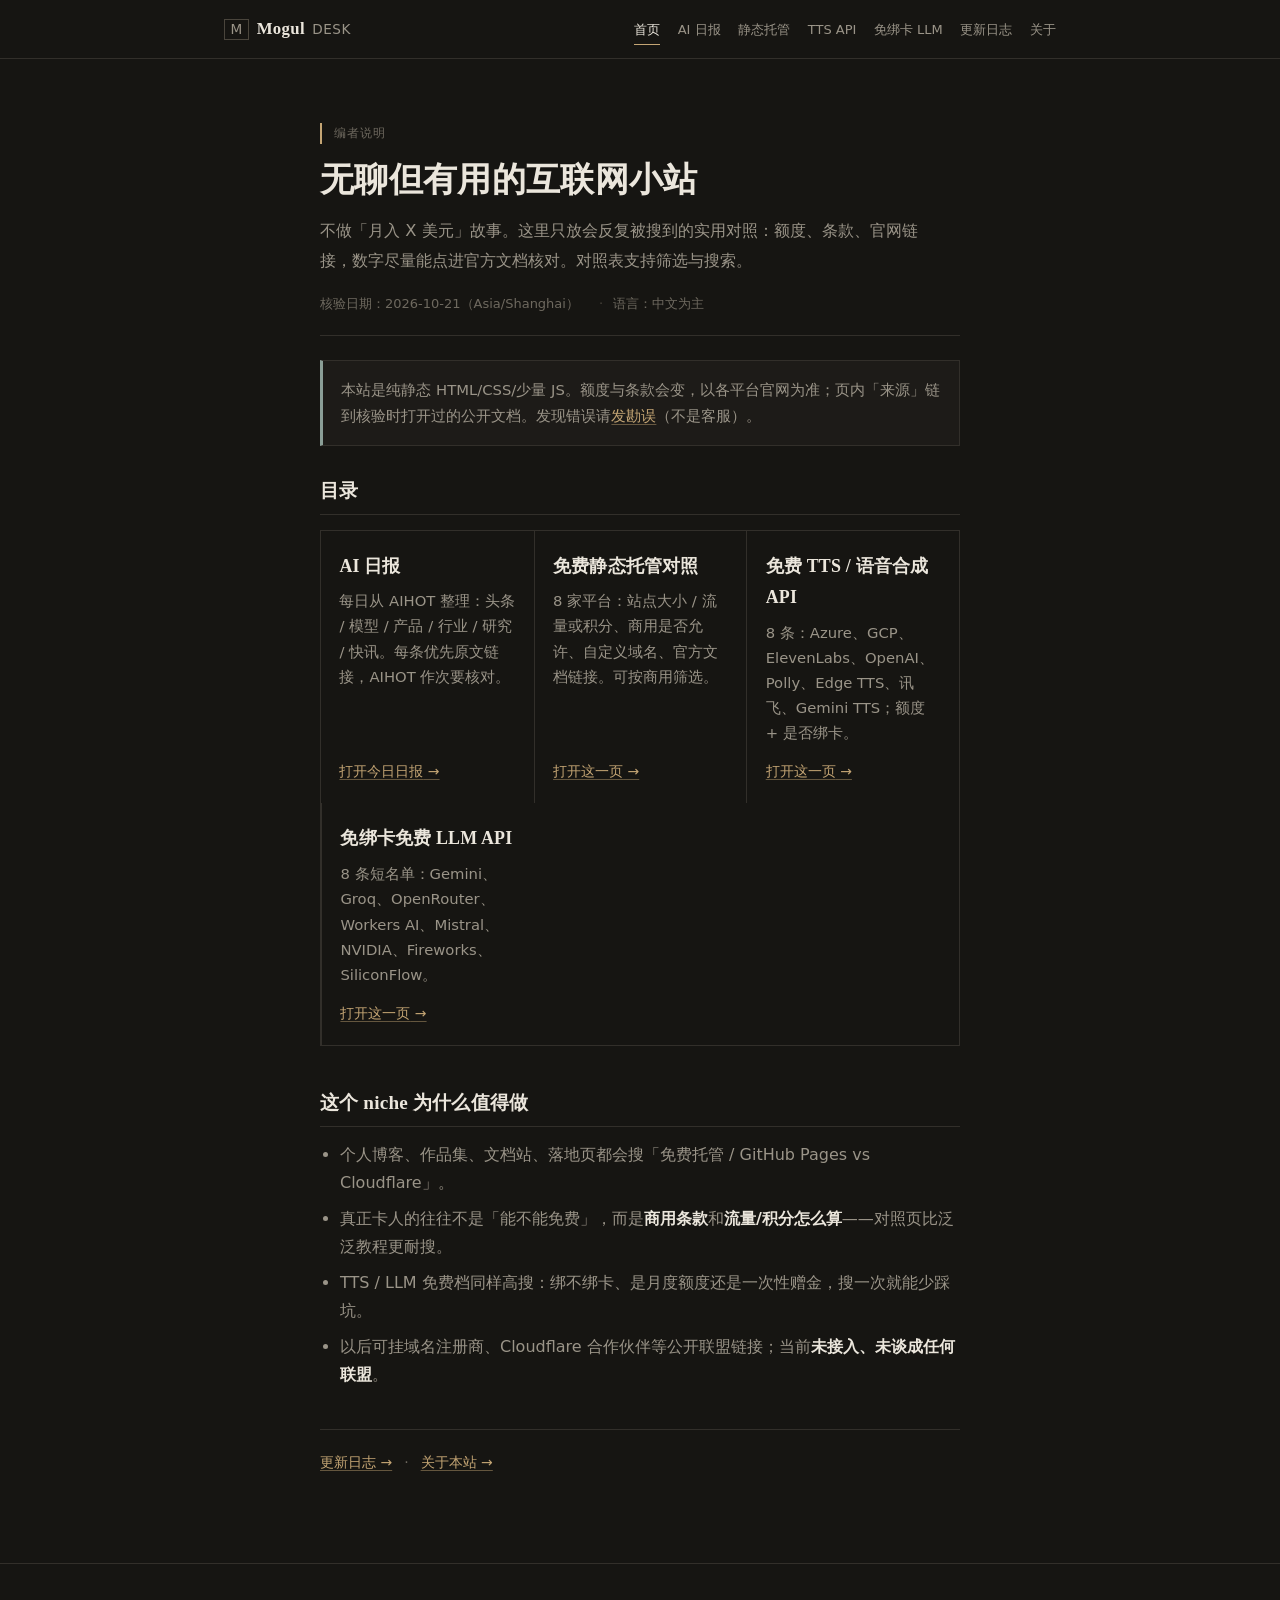
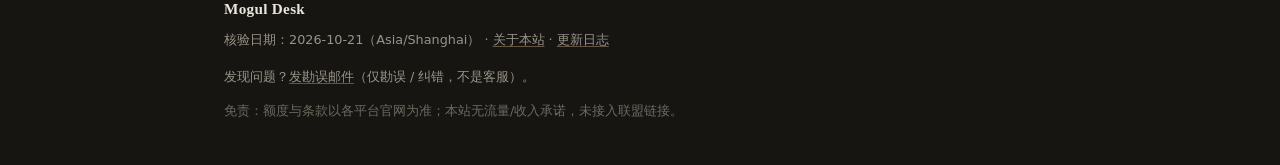
==== commit a5288431: "feat: wire AIHOT daily into Mogul Desk Add data/aihot-daily.json, build-ai-daily.py (and fetch helpe" ====
--- a/index.html
+++ b/index.html
@@ -4,18 +4,18 @@
   <meta charset="utf-8" />
   <meta name="viewport" content="width=device-width, initial-scale=1" />
   <title>Mogul Desk · 无聊但有用的互联网小站</title>
-  <meta name="description" content="面向个人开发者的实用对照页：免费静态托管、TTS API、免绑卡 LLM API。可核验、可更新、可筛选。" />
+  <meta name="description" content="面向个人开发者的实用页：AI 日报、免费静态托管、TTS / 免绑卡 LLM 对照。可核验、可筛选。" />
   <meta name="theme-color" content="#161512" />
   <link rel="icon" href="assets/favicon.svg" type="image/svg+xml" />
   <meta property="og:title" content="Mogul Desk · 无聊但有用的互联网小站" />
-  <meta property="og:description" content="面向个人开发者的实用对照页：免费静态托管、TTS API、免绑卡 LLM API。可核验、可筛选。" />
+  <meta property="og:description" content="面向个人开发者的实用页：AI 日报、免费静态托管、TTS / 免绑卡 LLM 对照。可核验、可筛选。" />
   <meta property="og:type" content="website" />
   <meta property="og:url" content="https://prettych.github.io/htmlTest/" />
   <meta property="og:locale" content="zh_CN" />
   <meta property="og:site_name" content="Mogul Desk" />
   <meta name="twitter:card" content="summary" />
   <meta name="twitter:title" content="Mogul Desk · 无聊但有用的互联网小站" />
-  <meta name="twitter:description" content="面向个人开发者的实用对照页：免费静态托管、TTS API、免绑卡 LLM API。可核验、可筛选。" />
+  <meta name="twitter:description" content="面向个人开发者的实用页：AI 日报、免费静态托管、TTS / 免绑卡 LLM 对照。可核验、可筛选。" />
   <link rel="stylesheet" href="assets/styles.css" />
   <link rel="canonical" href="https://prettych.github.io/htmlTest/" />
   <script type="application/ld+json">
@@ -35,8 +35,9 @@
   <header class="site">
     <div class="inner">
       <a class="logo" href="index.html"><span class="logo-mark" aria-hidden="true">M</span>Mogul <span>Desk</span></a>
-      <nav aria-label="主导航">
+            <nav aria-label="主导航">
         <a href="index.html" aria-current="page">首页</a>
+        <a href="pages/ai-daily.html">AI 日报</a>
         <a href="pages/free-static-hosting.html">静态托管</a>
         <a href="pages/free-tts-api.html">TTS API</a>
         <a href="pages/free-llm-api-no-card.html">免绑卡 LLM</a>
@@ -65,6 +66,11 @@
 
     <h2>目录</h2>
     <div class="card-grid">
+      <article class="card">
+        <h3>AI 日报</h3>
+        <p>每日从 AIHOT 整理：头条 / 模型 / 产品 / 行业 / 研究 / 快讯。每条优先原文链接，AIHOT 作次要核对。</p>
+        <a class="cta" href="pages/ai-daily.html">打开今日日报</a>
+      </article>
       <article class="card">
         <h3>免费静态托管对照</h3>
         <p>8 家平台：站点大小 / 流量或积分、商用是否允许、自定义域名、官方文档链接。可按商用筛选。</p>
--- a/assets/styles.css
+++ b/assets/styles.css
@@ -912,3 +912,77 @@
   font-size: 0.8rem;
 }
 .footer-errata a { color: var(--accent); }
+
+/* ——— AI Daily ——— */
+.daily-toc {
+  margin: 0 0 1.75rem;
+  padding: 0.75rem 0;
+  border-top: 1px solid var(--border);
+  border-bottom: 1px solid var(--border);
+  font-size: 0.9rem;
+  color: var(--muted);
+  line-height: 1.6;
+}
+.daily-toc a { margin: 0 0.05rem; }
+
+.daily-sec-full {
+  font-family: var(--sans);
+  font-size: 0.75rem;
+  font-weight: 400;
+  color: var(--faint);
+  letter-spacing: 0;
+}
+
+.daily-item {
+  padding: 1.1rem 0 1.2rem;
+  border-bottom: 1px solid var(--border);
+}
+.daily-item:last-child { border-bottom: none; }
+.daily-item h3 {
+  margin: 0 0 0.35rem;
+  font-family: var(--serif);
+  font-size: 1.05rem;
+  font-weight: 600;
+  line-height: 1.45;
+  letter-spacing: 0.01em;
+}
+.daily-item h3 a {
+  color: var(--text);
+  text-decoration-color: rgba(196, 165, 116, 0.35);
+}
+.daily-item h3 a:hover { color: var(--accent-hover); }
+
+.daily-meta {
+  margin: 0 0 0.45rem;
+  font-size: 0.78rem;
+  color: var(--faint);
+  font-variant-numeric: tabular-nums;
+}
+.daily-source { color: var(--muted); }
+
+.daily-summary {
+  margin: 0 0 0.5rem;
+  color: var(--muted);
+  font-size: 0.925rem;
+  line-height: 1.65;
+}
+
+.daily-links {
+  margin: 0;
+  font-size: 0.8rem;
+  color: var(--faint);
+}
+.daily-links a { color: var(--accent); }
+.daily-aihot {
+  color: var(--ink) !important;
+  text-decoration-color: rgba(138, 158, 150, 0.4);
+}
+
+.daily-flashes .daily-item {
+  padding: 0.7rem 0;
+}
+.daily-flashes .daily-item h3 {
+  font-size: 0.98rem;
+  font-weight: 600;
+}
+.muted { color: var(--muted); }
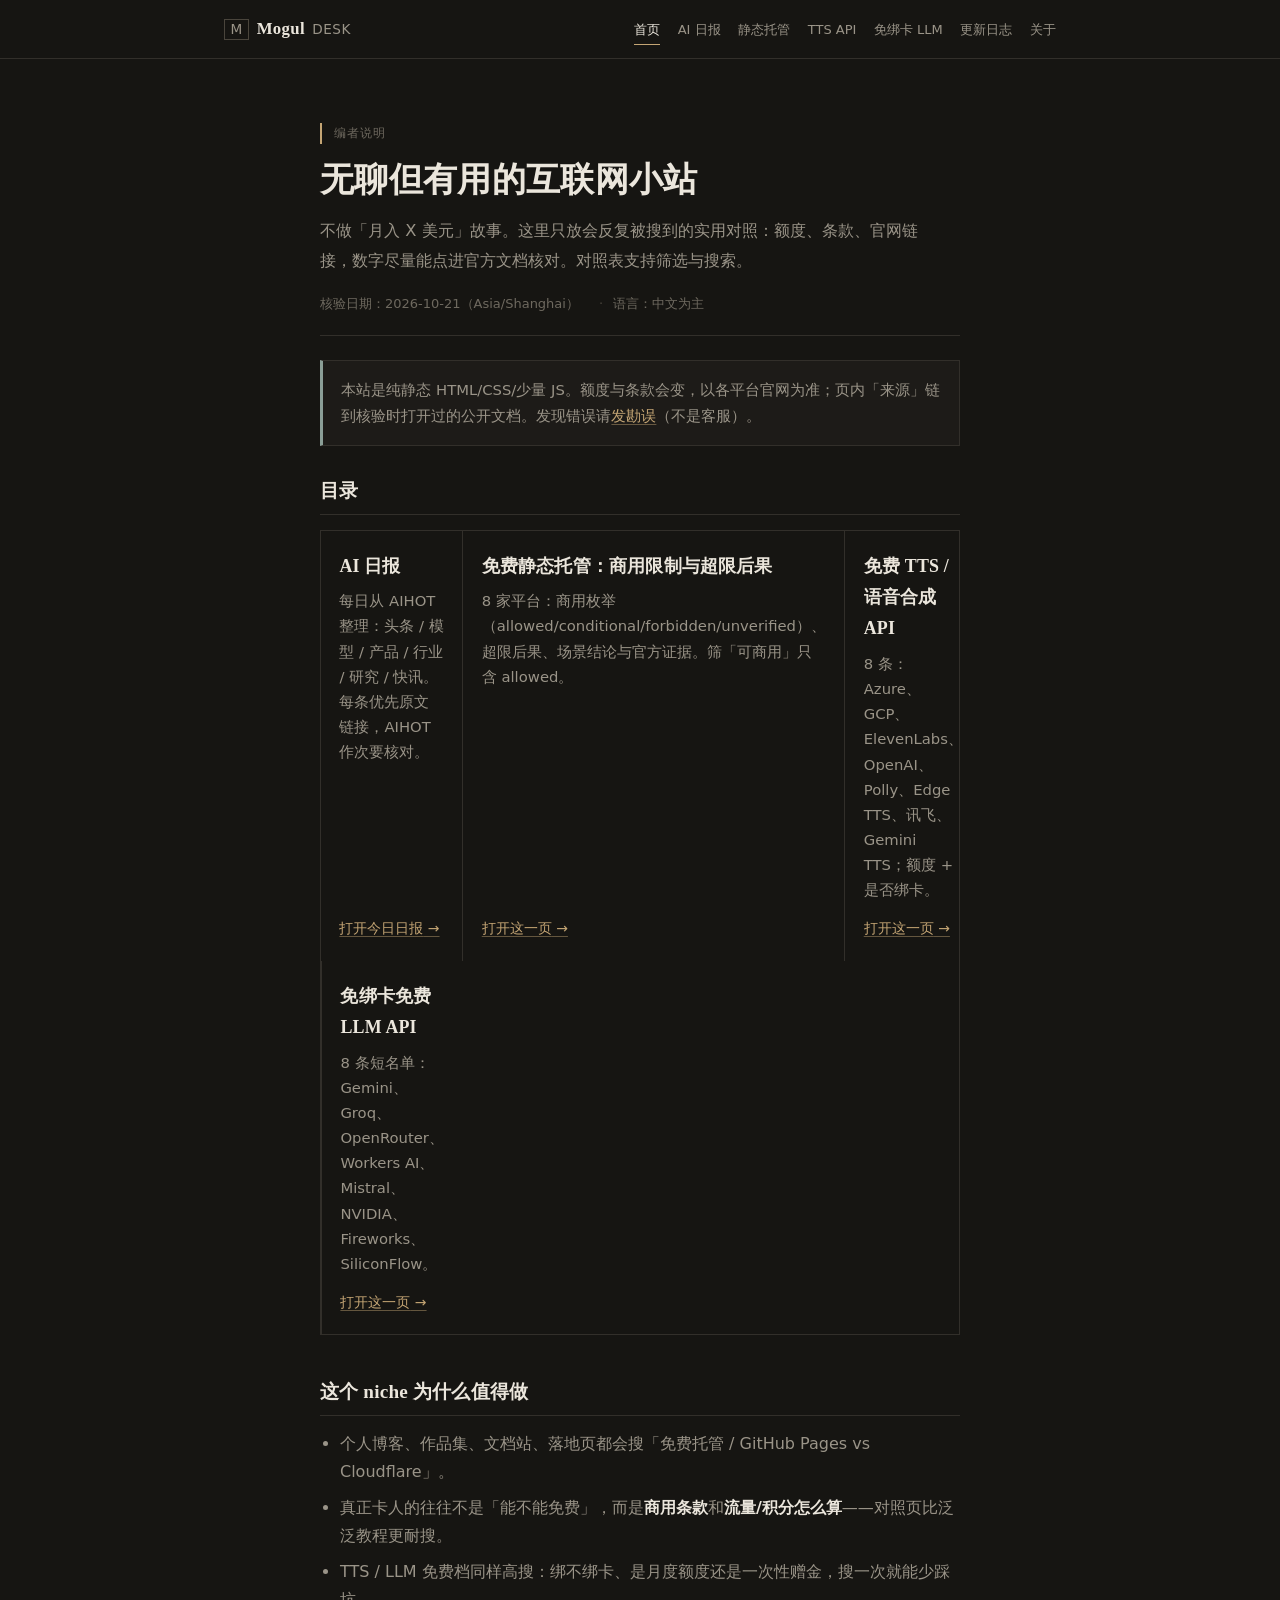
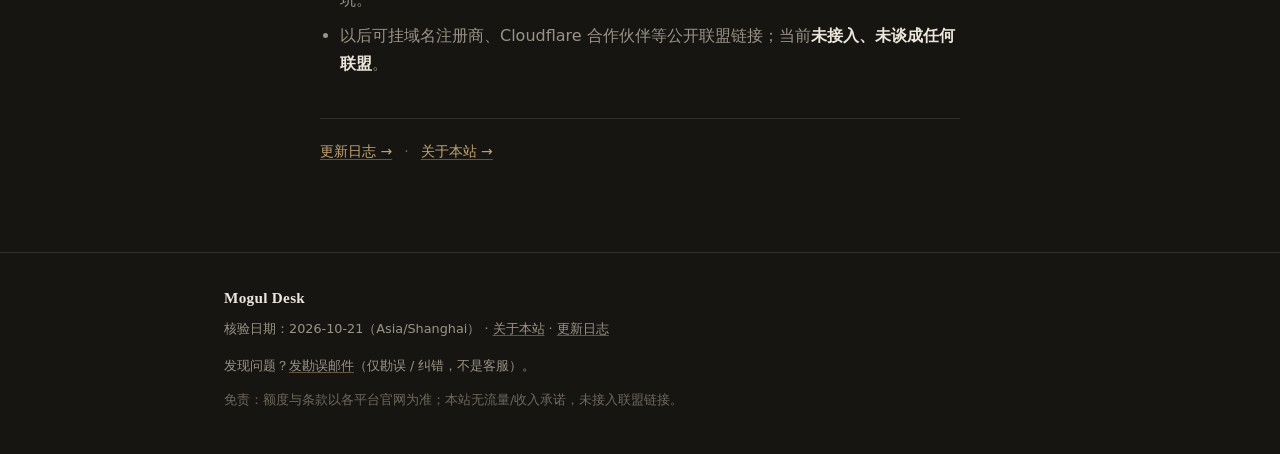
==== commit 4494ee11: "feat(hosting): P0 commercial/overage enums + evidence-backed boundary page Generate free-static-host" ====
--- a/index.html
+++ b/index.html
@@ -72,8 +72,8 @@
         <a class="cta" href="pages/ai-daily.html">打开今日日报</a>
       </article>
       <article class="card">
-        <h3>免费静态托管对照</h3>
-        <p>8 家平台：站点大小 / 流量或积分、商用是否允许、自定义域名、官方文档链接。可按商用筛选。</p>
+        <h3>免费静态托管：商用限制与超限后果</h3>
+        <p>8 家平台：商用枚举（allowed/conditional/forbidden/unverified）、超限后果、场景结论与官方证据。筛「可商用」只含 allowed。</p>
         <a class="cta" href="pages/free-static-hosting.html">打开这一页</a>
       </article>
       <article class="card">
--- a/assets/styles.css
+++ b/assets/styles.css
@@ -986,3 +986,24 @@
   font-weight: 600;
 }
 .muted { color: var(--muted); }
+
+/* --- P0 hosting depth --- */
+.scenario-list {
+  margin: 0.25rem 0 0;
+  padding-left: 1.2rem;
+}
+.scenario-list li { margin: 0.2rem 0; }
+.evidence {
+  font-size: 0.92em;
+  color: var(--muted, #9a958c);
+  border-left: 2px solid var(--line, #3a372f);
+  padding-left: 0.75rem;
+}
+.entry-errata { margin-top: 0.6rem; font-size: 0.9em; }
+.errata-link { font-size: 0.85em; white-space: nowrap; }
+.note--inline {
+  margin-top: 0.75rem;
+  padding: 0.55rem 0.75rem;
+  font-size: 0.9em;
+}
+table.compare td:last-child { white-space: nowrap; }
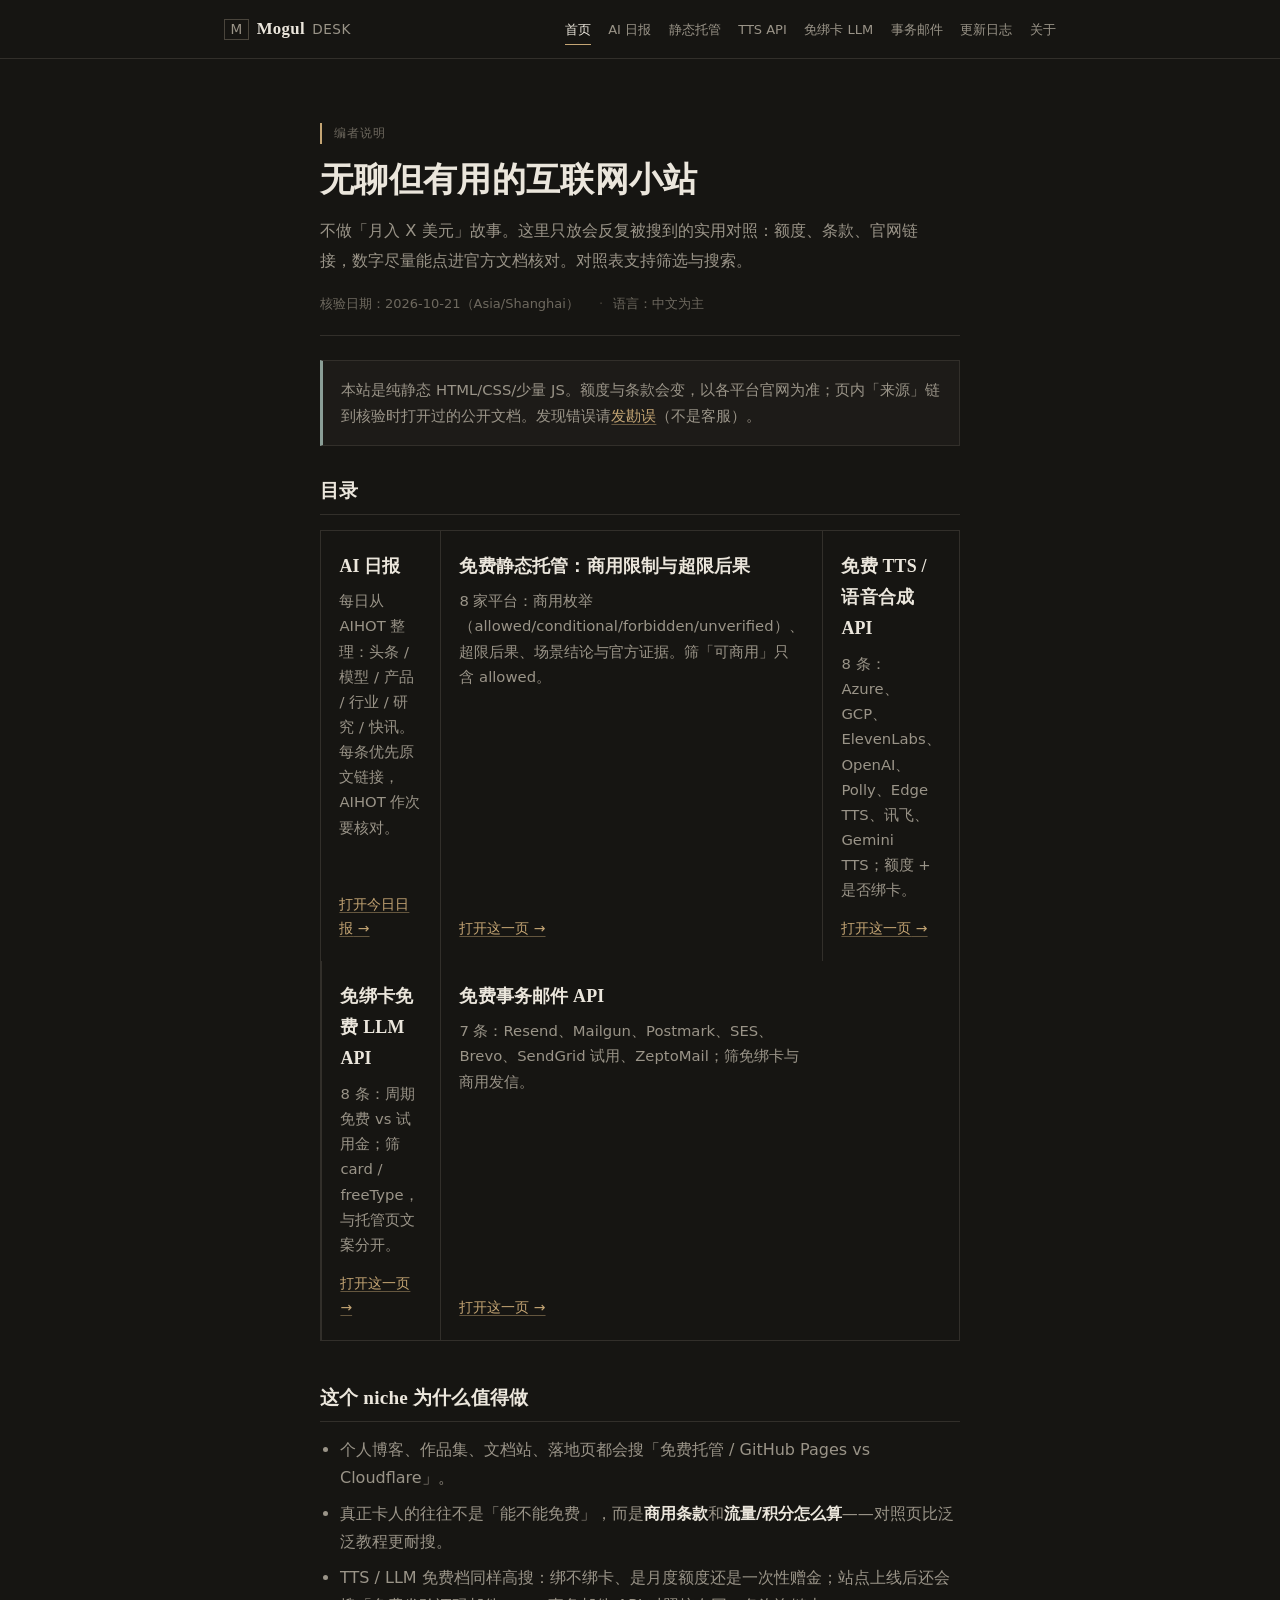
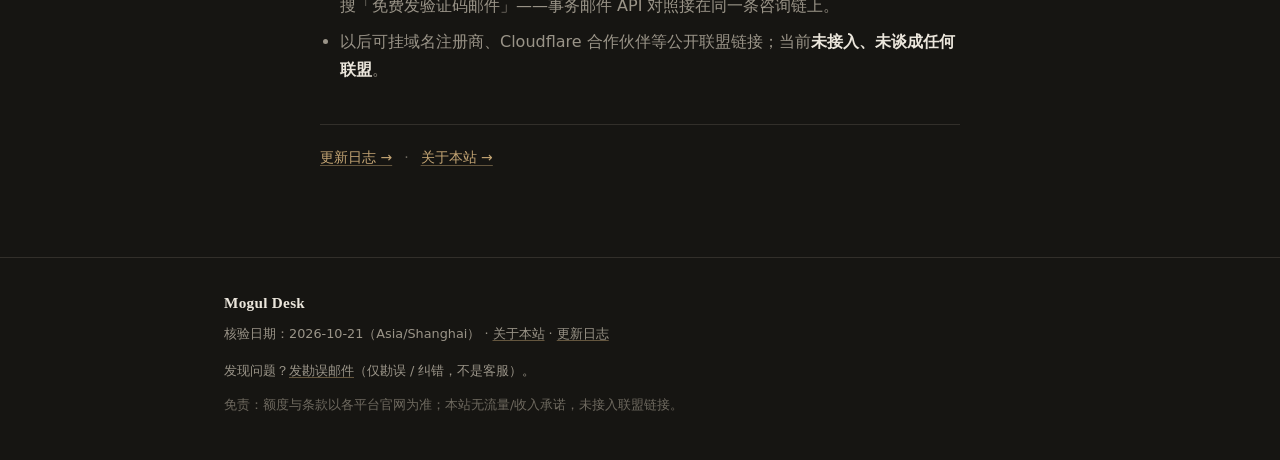
==== commit c7a15500: "feat: migrate TTS/LLM to JSON builds; add free email API compare page - data/tts.json + build-tts.py" ====
--- a/index.html
+++ b/index.html
@@ -4,18 +4,18 @@
   <meta charset="utf-8" />
   <meta name="viewport" content="width=device-width, initial-scale=1" />
   <title>Mogul Desk · 无聊但有用的互联网小站</title>
-  <meta name="description" content="面向个人开发者的实用页：AI 日报、免费静态托管、TTS / 免绑卡 LLM 对照。可核验、可筛选。" />
+  <meta name="description" content="面向个人开发者的实用页：AI 日报、免费静态托管、TTS / 免绑卡 LLM / 事务邮件 API 对照。可核验、可筛选。" />
   <meta name="theme-color" content="#161512" />
   <link rel="icon" href="assets/favicon.svg" type="image/svg+xml" />
   <meta property="og:title" content="Mogul Desk · 无聊但有用的互联网小站" />
-  <meta property="og:description" content="面向个人开发者的实用页：AI 日报、免费静态托管、TTS / 免绑卡 LLM 对照。可核验、可筛选。" />
+  <meta property="og:description" content="面向个人开发者的实用页：AI 日报、免费静态托管、TTS / 免绑卡 LLM / 事务邮件 API 对照。可核验、可筛选。" />
   <meta property="og:type" content="website" />
   <meta property="og:url" content="https://prettych.github.io/htmlTest/" />
   <meta property="og:locale" content="zh_CN" />
   <meta property="og:site_name" content="Mogul Desk" />
   <meta name="twitter:card" content="summary" />
   <meta name="twitter:title" content="Mogul Desk · 无聊但有用的互联网小站" />
-  <meta name="twitter:description" content="面向个人开发者的实用页：AI 日报、免费静态托管、TTS / 免绑卡 LLM 对照。可核验、可筛选。" />
+  <meta name="twitter:description" content="面向个人开发者的实用页：AI 日报、免费静态托管、TTS / 免绑卡 LLM / 事务邮件 API 对照。可核验、可筛选。" />
   <link rel="stylesheet" href="assets/styles.css" />
   <link rel="canonical" href="https://prettych.github.io/htmlTest/" />
   <script type="application/ld+json">
@@ -24,7 +24,7 @@
   "@type": "WebSite",
   "name": "Mogul Desk",
   "url": "https://prettych.github.io/htmlTest/",
-  "description": "面向个人开发者的实用对照页：免费静态托管、TTS API、免绑卡 LLM API。",
+  "description": "面向个人开发者的实用对照页：免费静态托管、TTS API、免绑卡 LLM API、事务邮件 API。",
   "inLanguage": "zh-CN",
   "dateModified": "2026-10-21"
 }
@@ -41,6 +41,7 @@
         <a href="pages/free-static-hosting.html">静态托管</a>
         <a href="pages/free-tts-api.html">TTS API</a>
         <a href="pages/free-llm-api-no-card.html">免绑卡 LLM</a>
+        <a href="pages/free-email-api.html">事务邮件</a>
         <a href="pages/changelog.html">更新日志</a>
         <a href="pages/about.html">关于</a>
       </nav>
@@ -83,8 +84,13 @@
       </article>
       <article class="card">
         <h3>免绑卡免费 LLM API</h3>
-        <p>8 条短名单：Gemini、Groq、OpenRouter、Workers AI、Mistral、NVIDIA、Fireworks、SiliconFlow。</p>
+        <p>8 条：周期免费 vs 试用金；筛 card / freeType，与托管页文案分开。</p>
         <a class="cta" href="pages/free-llm-api-no-card.html">打开这一页</a>
+      </article>
+      <article class="card">
+        <h3>免费事务邮件 API</h3>
+        <p>7 条：Resend、Mailgun、Postmark、SES、Brevo、SendGrid 试用、ZeptoMail；筛免绑卡与商用发信。</p>
+        <a class="cta" href="pages/free-email-api.html">打开这一页</a>
       </article>
     </div>
 
@@ -92,7 +98,7 @@
     <ul>
       <li>个人博客、作品集、文档站、落地页都会搜「免费托管 / GitHub Pages vs Cloudflare」。</li>
       <li>真正卡人的往往不是「能不能免费」，而是<strong>商用条款</strong>和<strong>流量/积分怎么算</strong>——对照页比泛泛教程更耐搜。</li>
-      <li>TTS / LLM 免费档同样高搜：绑不绑卡、是月度额度还是一次性赠金，搜一次就能少踩坑。</li>
+      <li>TTS / LLM 免费档同样高搜：绑不绑卡、是月度额度还是一次性赠金；站点上线后还会搜「免费发验证码邮件」——事务邮件 API 对照接在同一条咨询链上。</li>
       <li>以后可挂域名注册商、Cloudflare 合作伙伴等公开联盟链接；当前<strong>未接入、未谈成任何联盟</strong>。</li>
     </ul>
 
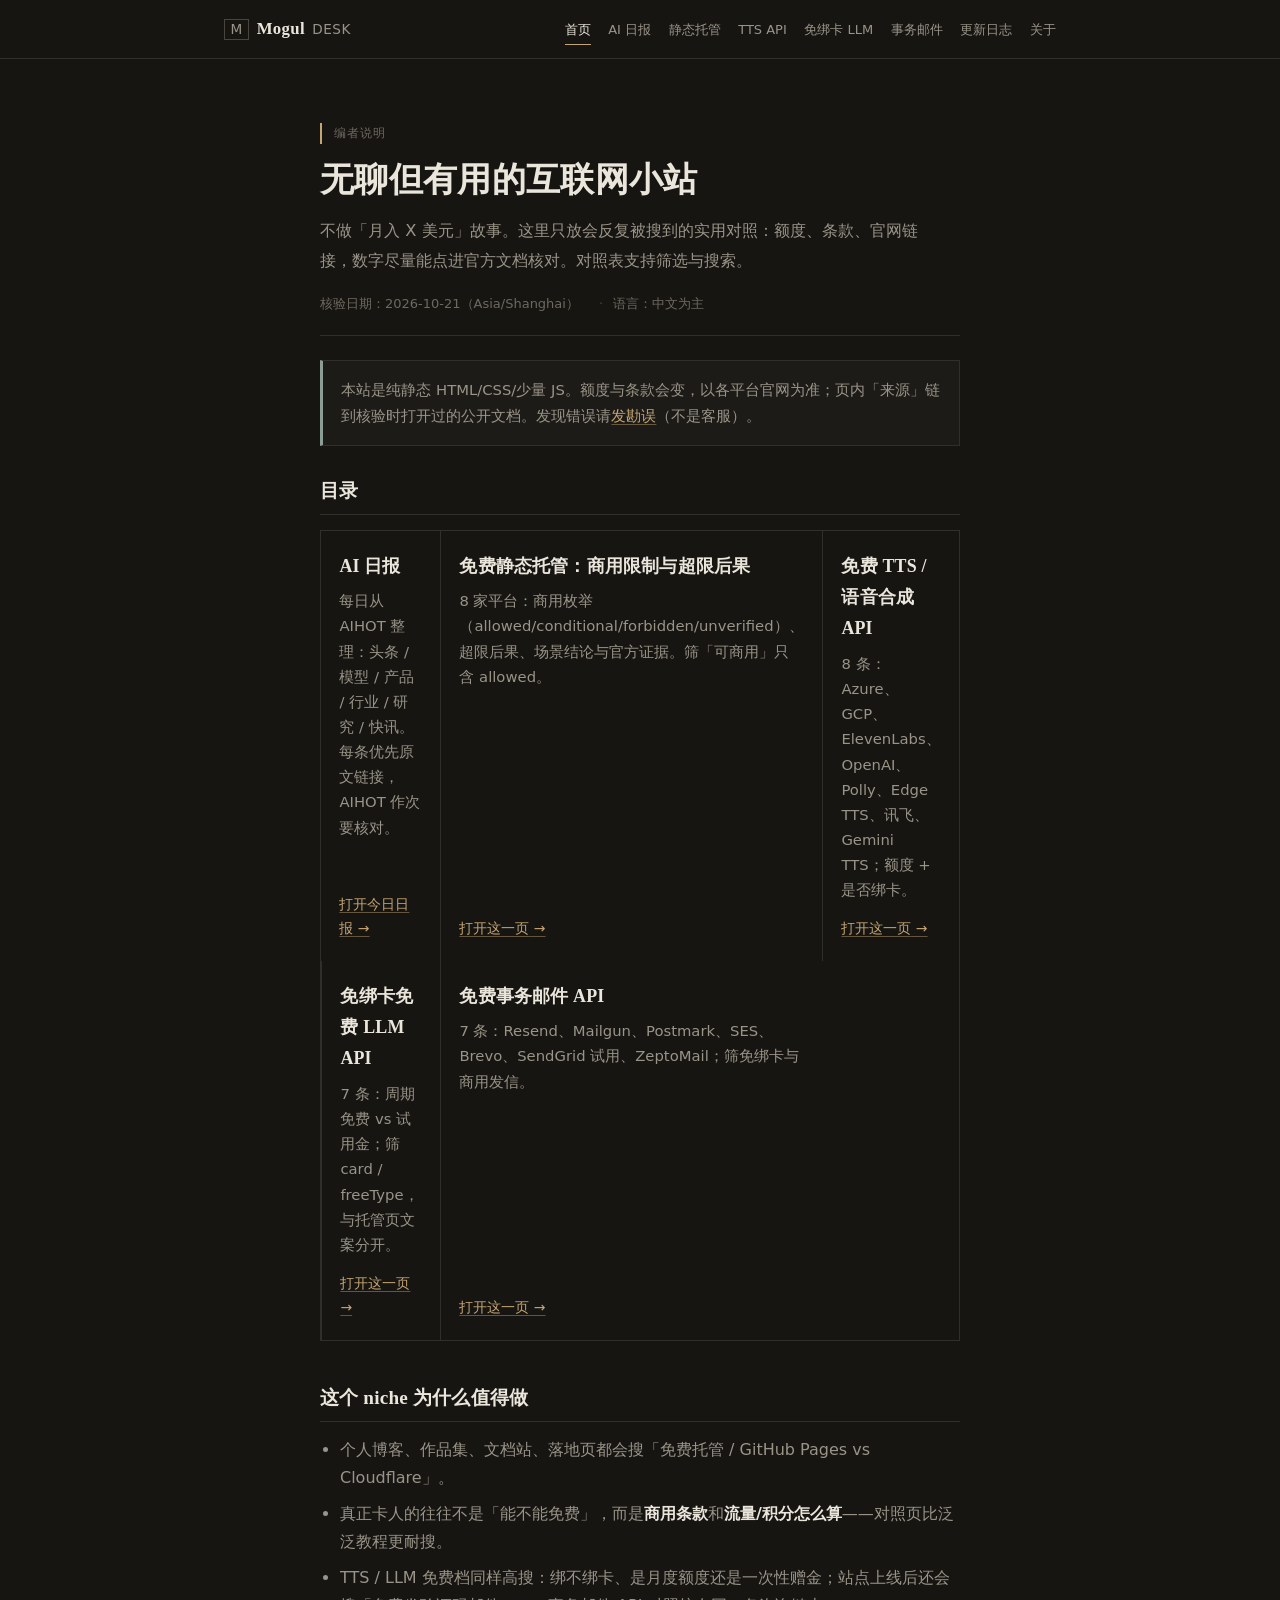
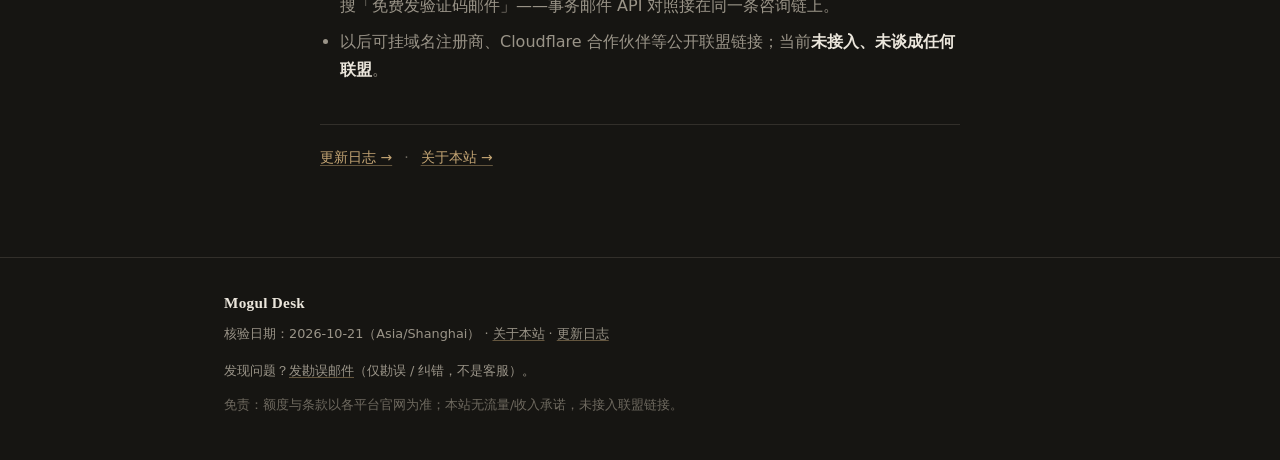
==== commit 75f36d03: "chore: weekly re-verify compare pages 2026-11-09" ====
--- a/index.html
+++ b/index.html
@@ -10,20 +10,20 @@
   <meta property="og:title" content="Mogul Desk · 无聊但有用的互联网小站" />
   <meta property="og:description" content="面向个人开发者的实用页：AI 日报、免费静态托管、TTS / 免绑卡 LLM / 事务邮件 API 对照。可核验、可筛选。" />
   <meta property="og:type" content="website" />
-  <meta property="og:url" content="https://prettych.github.io/htmlTest/" />
+  <meta property="og:url" content="https://prettych.github.io/mogul-desk/" />
   <meta property="og:locale" content="zh_CN" />
   <meta property="og:site_name" content="Mogul Desk" />
   <meta name="twitter:card" content="summary" />
   <meta name="twitter:title" content="Mogul Desk · 无聊但有用的互联网小站" />
   <meta name="twitter:description" content="面向个人开发者的实用页：AI 日报、免费静态托管、TTS / 免绑卡 LLM / 事务邮件 API 对照。可核验、可筛选。" />
   <link rel="stylesheet" href="assets/styles.css" />
-  <link rel="canonical" href="https://prettych.github.io/htmlTest/" />
+  <link rel="canonical" href="https://prettych.github.io/mogul-desk/" />
   <script type="application/ld+json">
 {
   "@context": "https://schema.org",
   "@type": "WebSite",
   "name": "Mogul Desk",
-  "url": "https://prettych.github.io/htmlTest/",
+  "url": "https://prettych.github.io/mogul-desk/",
   "description": "面向个人开发者的实用对照页：免费静态托管、TTS API、免绑卡 LLM API、事务邮件 API。",
   "inLanguage": "zh-CN",
   "dateModified": "2026-10-21"
@@ -84,7 +84,7 @@
       </article>
       <article class="card">
         <h3>免绑卡免费 LLM API</h3>
-        <p>8 条：周期免费 vs 试用金；筛 card / freeType，与托管页文案分开。</p>
+        <p>7 条：周期免费 vs 试用金；筛 card / freeType，与托管页文案分开。</p>
         <a class="cta" href="pages/free-llm-api-no-card.html">打开这一页</a>
       </article>
       <article class="card">
